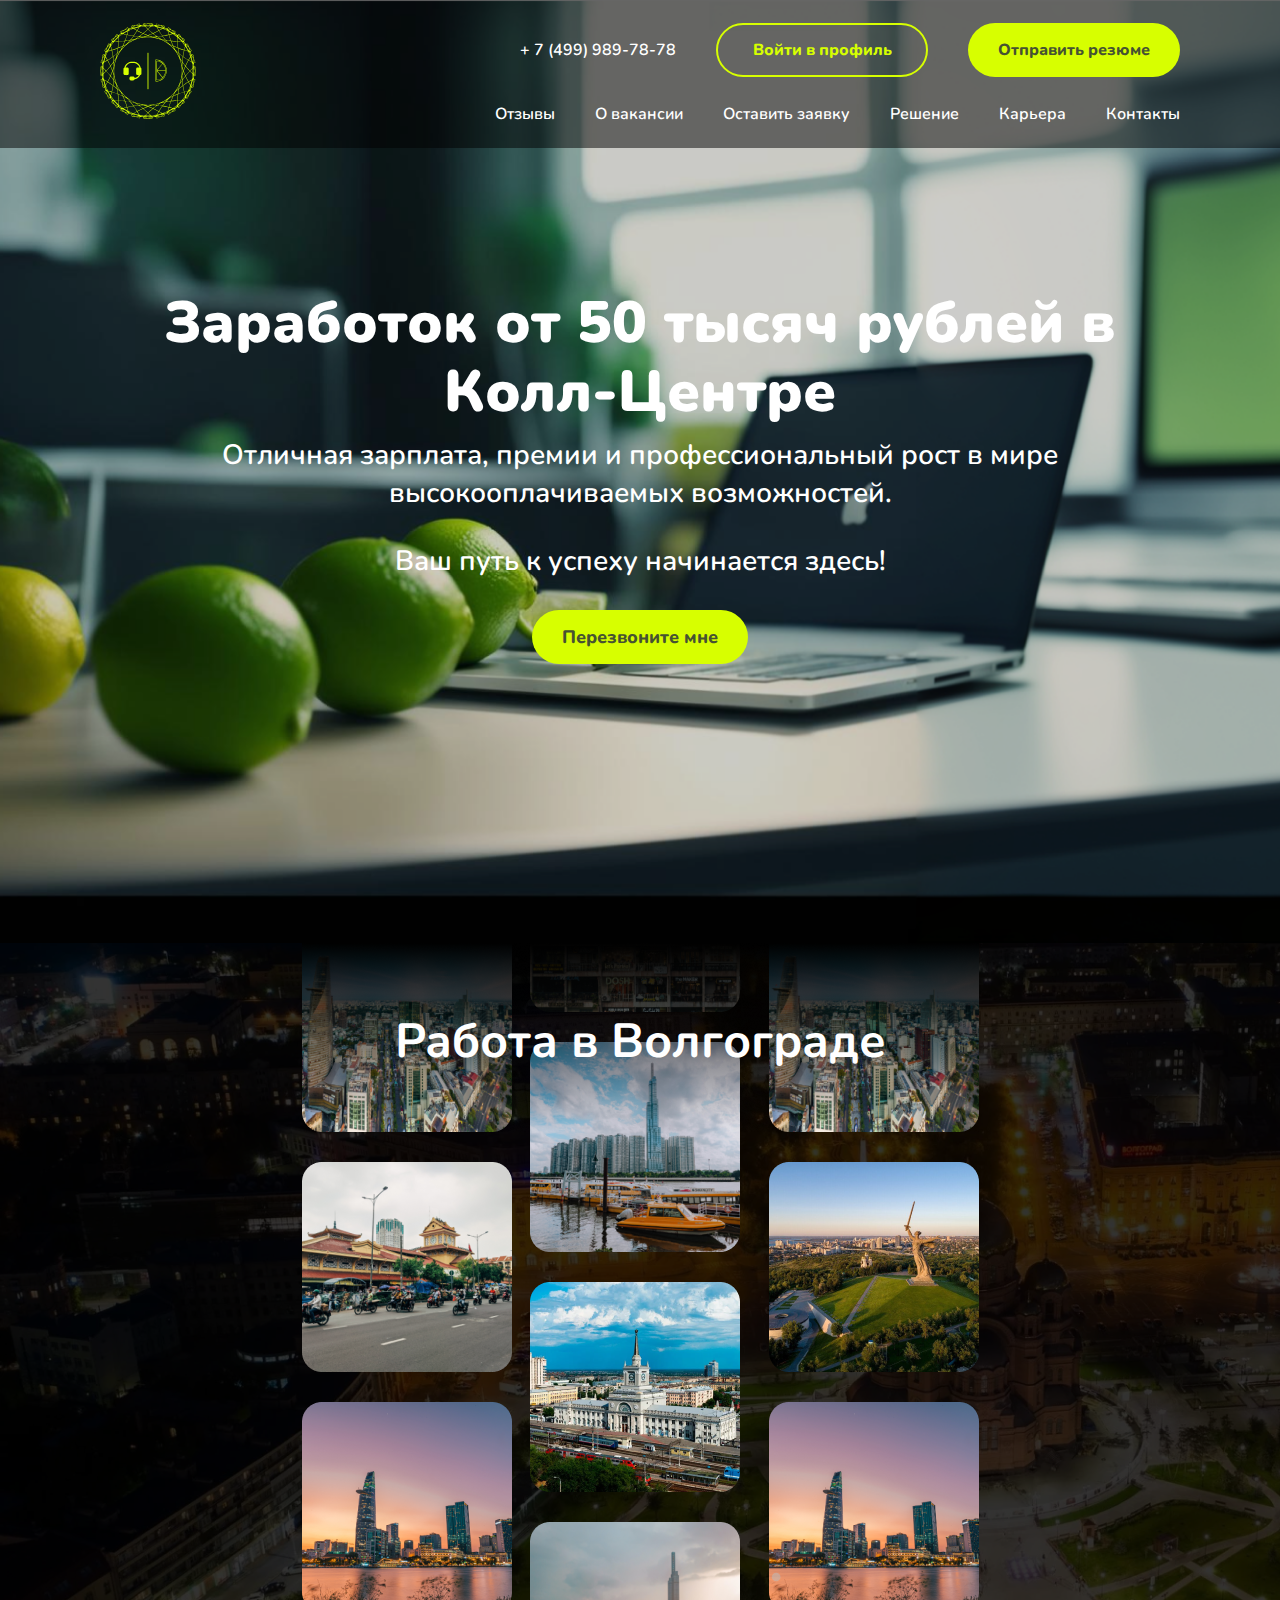
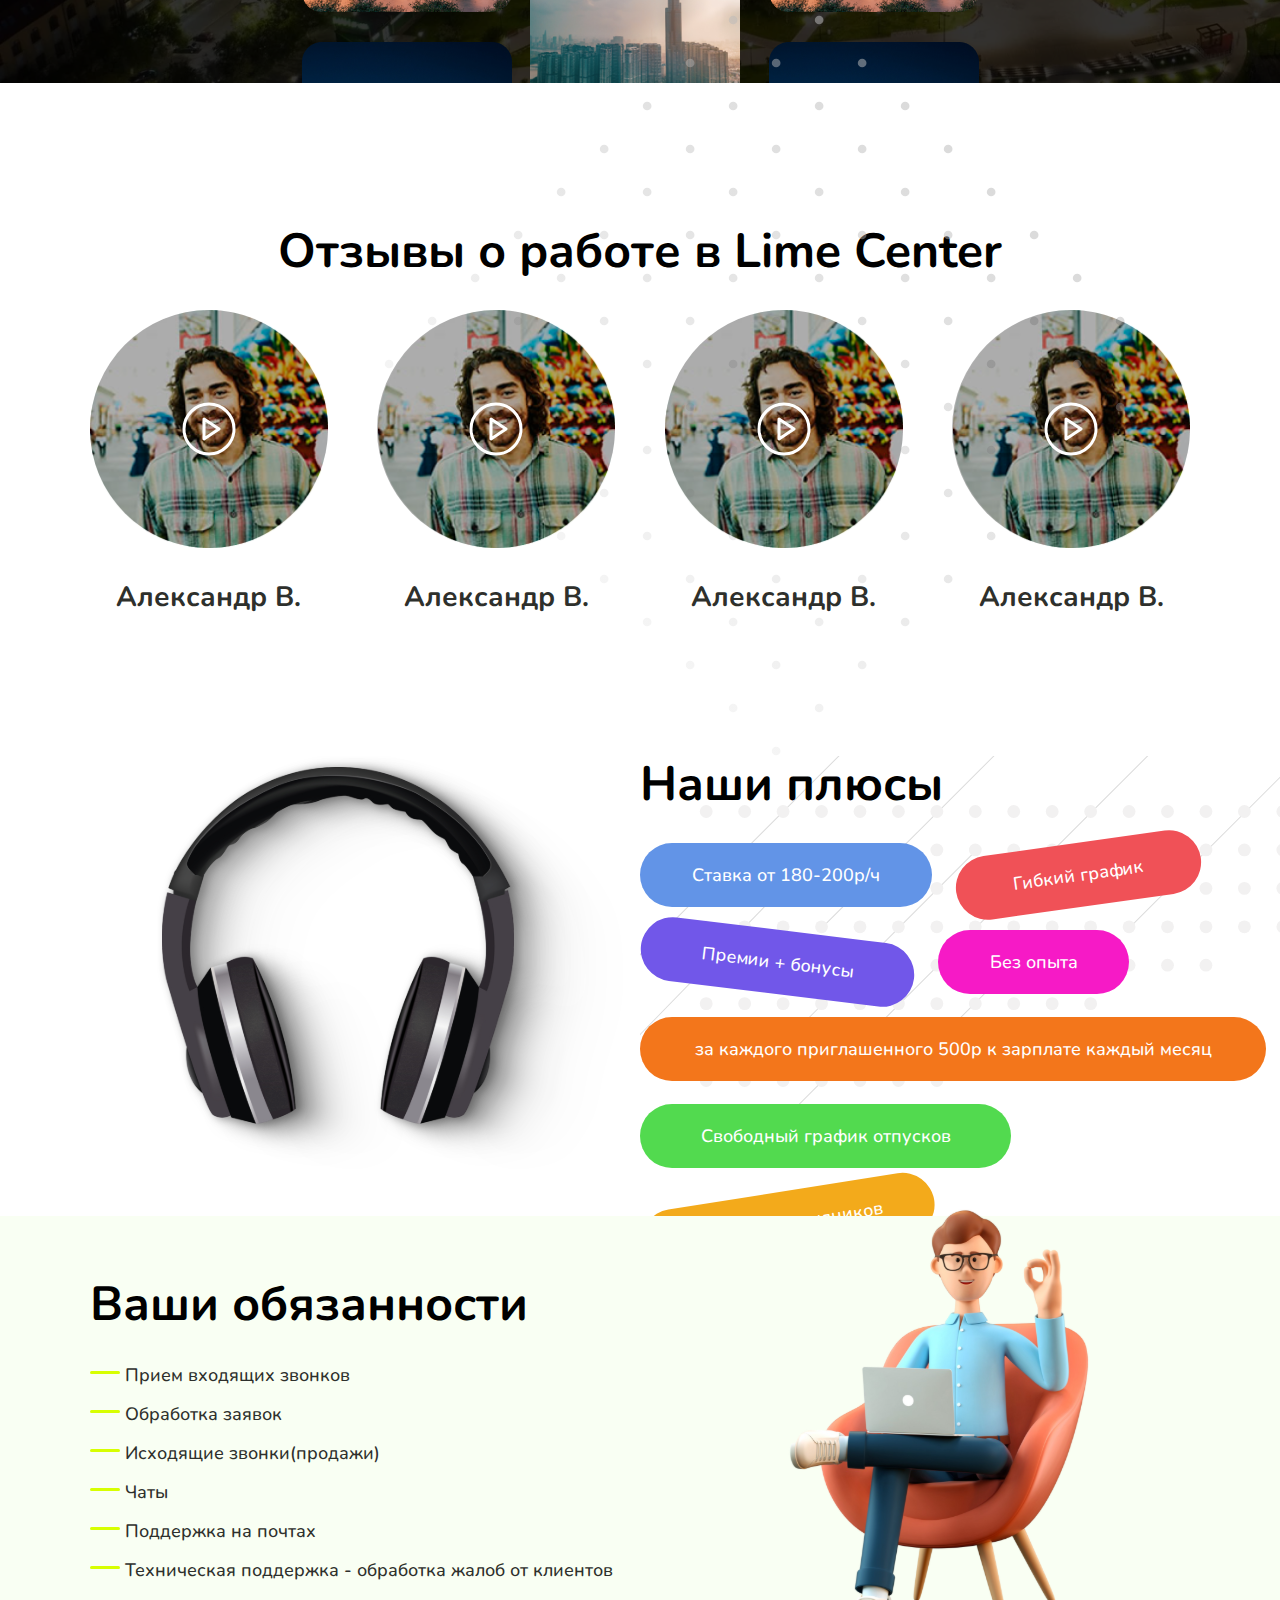
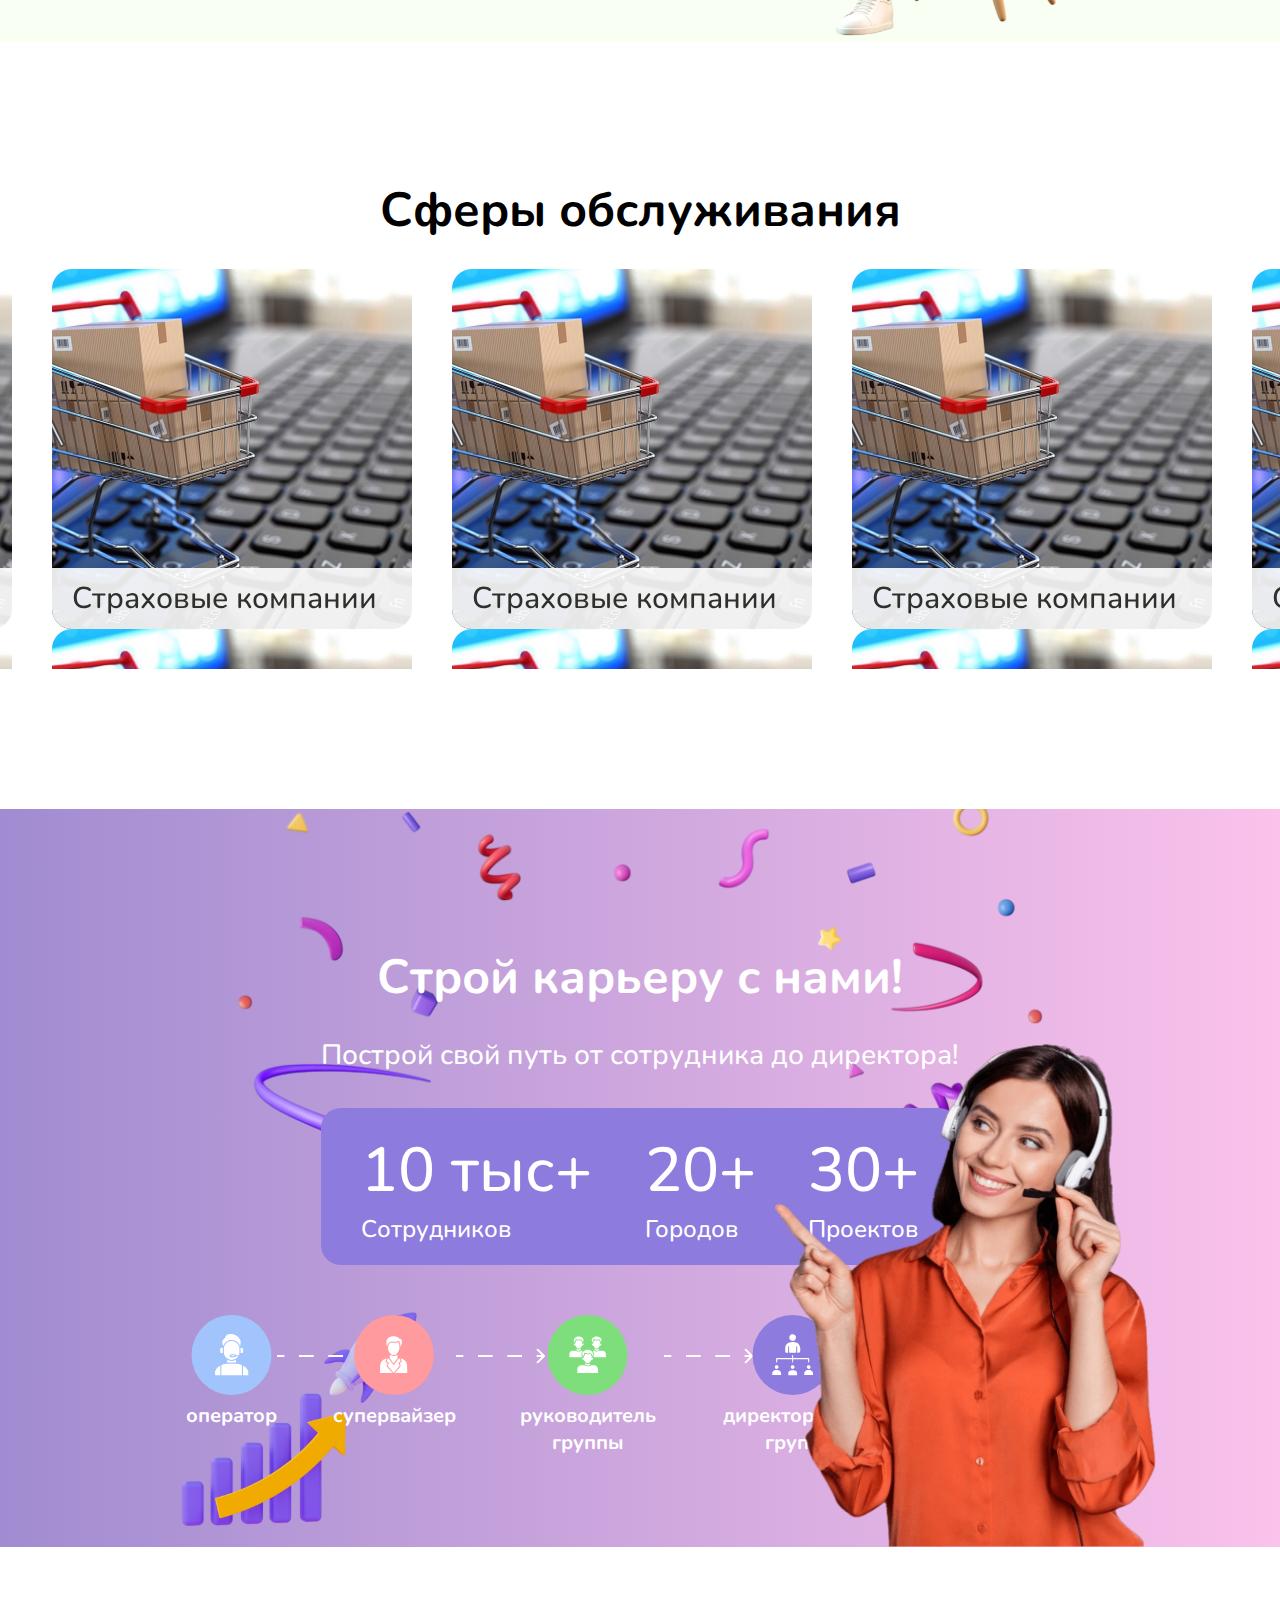
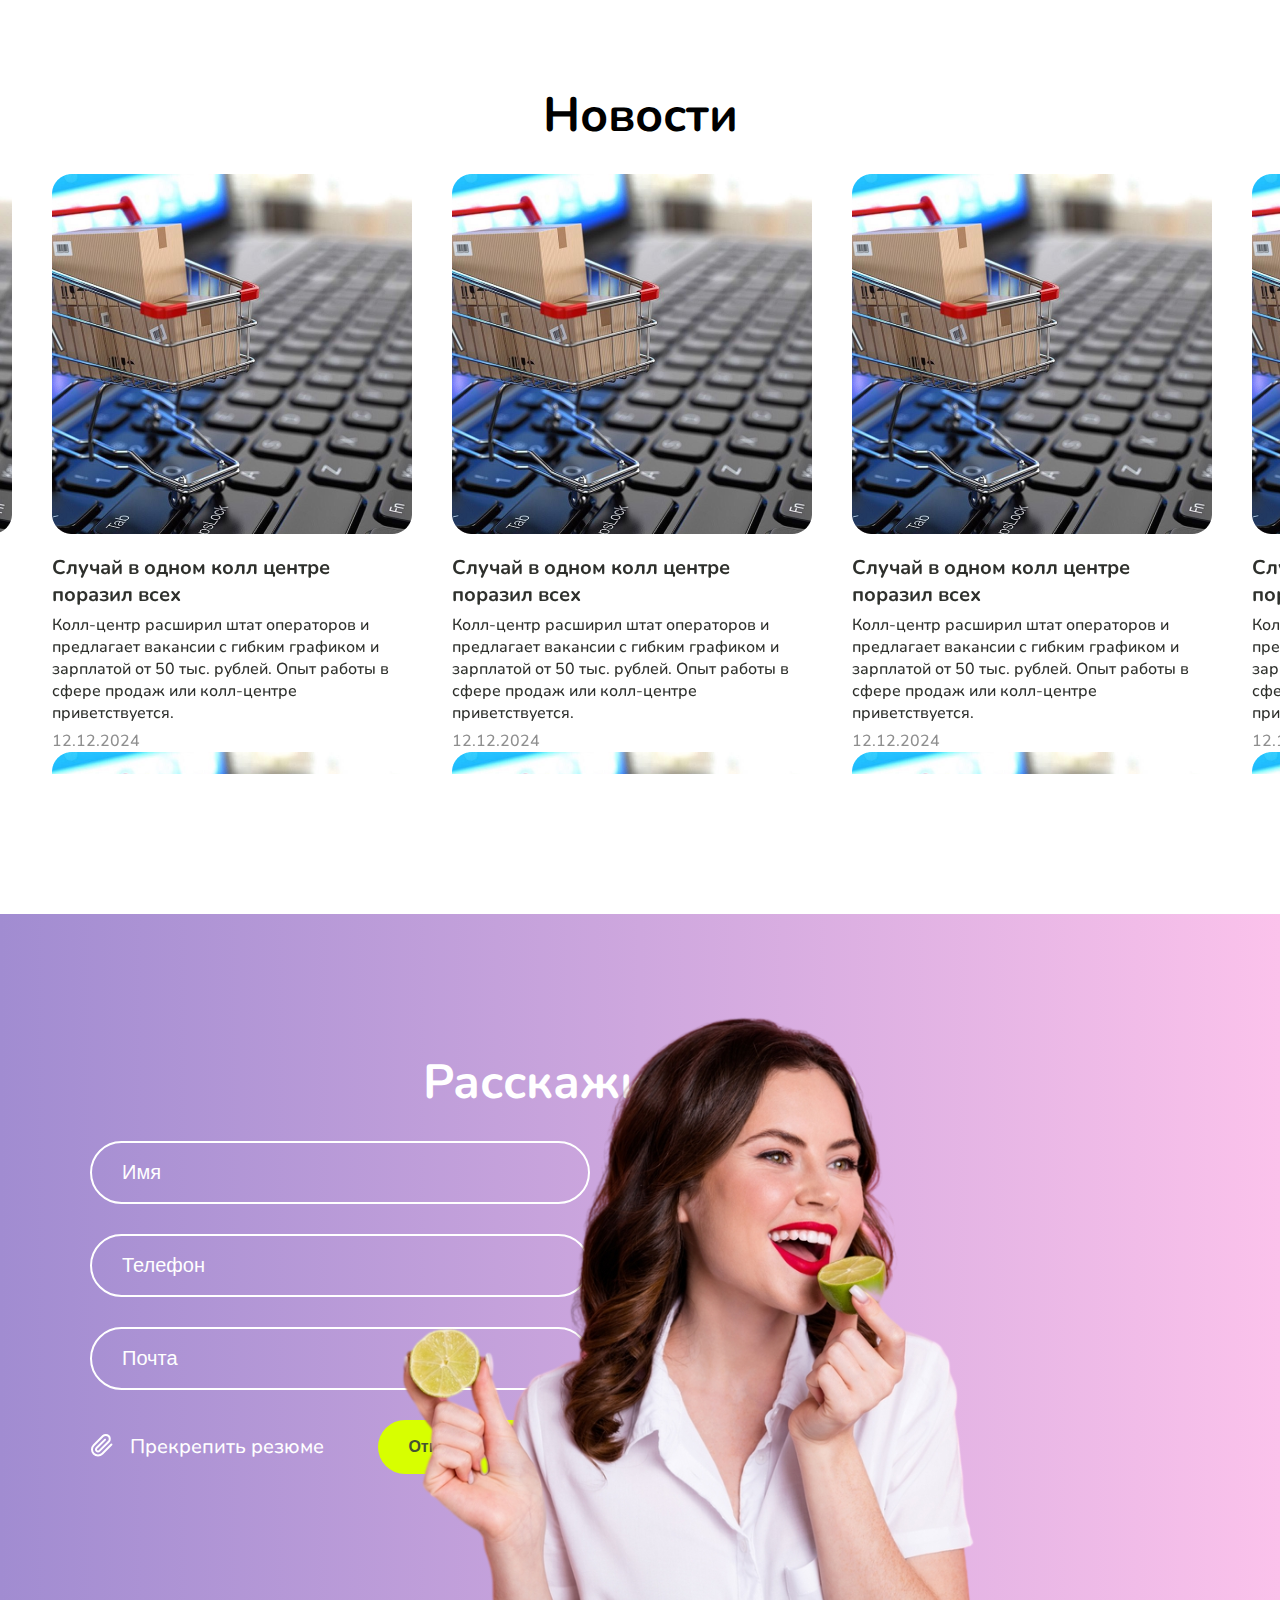
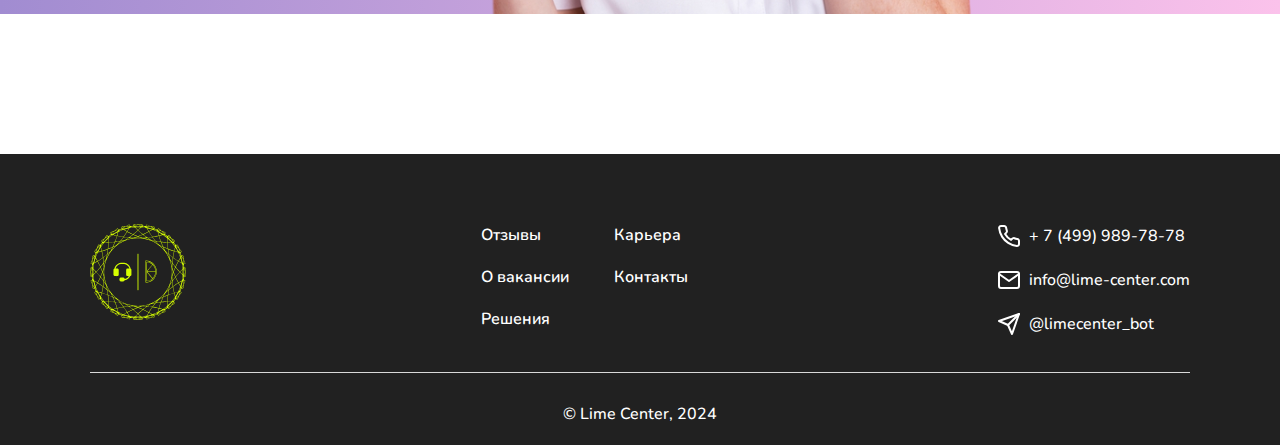
==== landing.html @ 4ca877a6 "add pages" ====
<!DOCTYPE html>
<html lang="en">
<head>
    <meta charset="UTF-8">
    <title>Title</title>
    <link rel="preconnect" href="https://fonts.googleapis.com">
    <link rel="preconnect" href="https://fonts.gstatic.com" crossorigin>
    <link href="https://fonts.googleapis.com/css2?family=Nunito:ital,wght@0,200..1000;1,200..1000&display=swap" rel="stylesheet">

    <link rel="stylesheet" href="css/slick.css">
    <link rel="stylesheet" href="css/slick-theme.css">
    <link rel="stylesheet" href="css/main.css">
</head>
<body>
    <header>
        <nav class="header__menu df j-sp-btw a-center">
            <div class="header-left df a-center">
                <div class="logo">
                    <a href="#">
                        <img src="images/logo.svg">
                    </a>

                </div>

            </div>
            <div class="header-right df f-column">
                <div class="contact__block df a-center">
                    <p>+ 7 (499) 989-78-78</p>
                    <a  href="" class="btn btn-light">Войти в профиль </a>
                    <a  href="" class="btn"> Отправить резюме</a>
                </div>
                <ul class="menu df">
                    <li class="menu__item"><a class="menu__link menu__link--active" href="#">Отзывы</a></li>
                    <li class="menu__item"><a class="menu__link" href="#">О вакансии</a></li>
                    <li class="menu__item"><a class="menu__link" href="#">Оставить заявку</a></li>
                    <li class="menu__item"><a class="menu__link" href="#">Решение</a></li>
                    <li class="menu__item"><a class="menu__link" href="#">Карьера</a></li>
                    <li class="menu__item"><a class="menu__link" href="#">Контакты</a></li>
                </ul>

            </div>
        </nav>
        <div class="banner df">
            <h1>Заработок от 50 тысяч рублей в Колл-Центре</h1>
            <p>Отличная зарплата, премии и профессиональный рост в мире высокооплачиваемых возможностей.</p>
            <p> Ваш путь к успеху начинается здесь!</p>
            <a  href="" class="btn">Перезвоните мне</a>
        </div>
    </header>
    <section class="work">
        <h1  class="section-title">Работа в Волгограде</h1>
        <div class="work__col">
            <img src="images/work_title.png" alt="">
        </div>

    </section>

    <section class="review">
        <h1 class="section-title">Отзывы о работе в Lime Center</h1>
        <div class="review__list df">
            <div class="review__item df j-sp-btw f-column a-center">

                    <img src="images/user.png" alt="">
                <a href=""></a>

                <h4>Александр В.</h4>
            </div>
            <div class="review__item df j-sp-btw f-column a-center">

                    <img src="images/user.png" alt="">
                <a href="">  </a>
                <h4>Александр В.</h4>
            </div>
            <div class="review__item df j-sp-btw f-column a-center">

                    <img src="images/user.png" alt="">
                <a href="">  </a>
                <h4>Александр В.</h4>
            </div>
            <div class="review__item df j-sp-btw f-column a-center">

                    <img src="images/user.png" alt="">
                <a href=""> </a>
                <h4>Александр В.</h4>
            </div>
        </div>
    </section>
    <section class="features df">
        <div class="features__left"></div>
        <div class="features__right">
            <h1 class="section-title">Наши плюсы</h1>
            <ul>
                <li>Ставка от 180-200р/ч</li>
                <li>Гибкий график</li>
                <li>Премии + бонусы</li>
                <li>Без опыта</li>
                <li>за каждого приглашенного 500р к зарплате каждый месяц</li>
                <li>Свободный график отпусков
                </li>
                <li>Обучаем сотрудников</li>
            </ul>
        </div>
    </section>
    <section class="responsibilities df">
        <div class="responsibilities__left">
            <h1 class="section-title">Ваши обязанности</h1>
            <ul>
                <li>Прием входящих звонков</li>
                <li>Обработка заявок</li>
                <li>Исходящие звонки(продажи)</li>
                <li>Чаты</li>
                <li>Поддержка на почтах</li>
                <li>Техническая поддержка - обработка жалоб от клиентов</li>
            </ul>
            <div class="responsibilities__right"></div>
        </div>


    </section>
    <section class="service">
        <h1 class="section-title">Сферы обслуживания</h1>
        <div class="service__list df">
            <div class="service__item">
                <img src="images/service.png" alt="">
                <p>Страховые компании</p>
            </div>
            <div class="service__item">
                <img src="images/service.png" alt="">
                <p>Страховые компании</p>
            </div>
            <div class="service__item">
                <img src="images/service.png" alt="">
                <p>Страховые компании</p>
            </div>
            <div class="service__item">
                <img src="images/service.png" alt="">
                <p>Страховые компании</p>
            </div>
            <div class="service__item">
                <img src="images/service.png" alt="">
                <p>Страховые компании</p>
            </div>
            <div class="service__item">
                <img src="images/service.png" alt="">
                <p>Страховые компании</p>
            </div>
            <div class="service__item">
                <img src="images/service.png" alt="">
                <p>Страховые компании</p>
            </div>
            <div class="service__item">
                <img src="images/service.png" alt="">
                <p>Страховые компании</p>
            </div>
            <div class="service__item">
                <img src="images/service.png" alt="">
                <p>Страховые компании</p>
            </div>
            <div class="service__item">
                <img src="images/service.png" alt="">
                <p>Страховые компании</p>
            </div>
        </div>


    </section>
    <section class="counter">
        <h1 class="section-title pr">
            Строй карьеру с нами!
        </h1>
        <p>Построй свой путь от сотрудника до директора!</p>
        <div class="counter-block pr">
            <div class="counter__item">
                <span>10 тыс+</span>
                Cотрудников
            </div>
            <div class="counter__item">
                <span>20+</span>
                Городов
            </div>
            <div class="counter__item">
                <span>30+</span>
                Проектов
            </div>
        </div>
            <div class="step__list">
                <div class="step">
                    <img src="images/1.svg" alt="">
                    <h4>оператор</h4>
                </div>
                <div class="step">
                    <img src="images/2.svg" alt="">
                    <h4>супервайзер</h4>
                </div>
                <div class="step">
                    <img src="images/3.svg" alt="">
                    <h4>руководитель группы</h4>
                </div>
                <div class="step">
                    <img src="images/4.svg" alt="">
                    <h4>директор пяти групп</h4>
                </div>
                <div class="step">
                    <img src="images/5.svg" alt="">
                    <h4>операционный директор</h4>
                </div>
            </div>
    </section>
    <section class="news">
        <h1 class="section-title">Новости</h1>
        <div class="news__list df">
            <div class="news__item">
                <img src="images/service.png" alt="">
                <h4>Случай в одном колл центре поразил всех</h4>
                <p>Колл-центр расширил штат операторов и предлагает вакансии с гибким графиком и зарплатой от 50 тыс. рублей. Опыт работы в сфере продаж или колл-центре приветствуется.</p>
                <span>12.12.2024</span>
            </div>
            <div class="news__item">
                <img src="images/service.png" alt="">
                <h4>Случай в одном колл центре поразил всех</h4>
                <p>Колл-центр расширил штат операторов и предлагает вакансии с гибким графиком и зарплатой от 50 тыс. рублей. Опыт работы в сфере продаж или колл-центре приветствуется.</p>
                <span>12.12.2024</span>
            </div>
            <div class="news__item">
                <img src="images/service.png" alt="">
                <h4>Случай в одном колл центре поразил всех</h4>
                <p>Колл-центр расширил штат операторов и предлагает вакансии с гибким графиком и зарплатой от 50 тыс. рублей. Опыт работы в сфере продаж или колл-центре приветствуется.</p>
                <span>12.12.2024</span>
            </div>
            <div class="news__item">
                <img src="images/service.png" alt="">
                <h4>Случай в одном колл центре поразил всех</h4>
                <p>Колл-центр расширил штат операторов и предлагает вакансии с гибким графиком и зарплатой от 50 тыс. рублей. Опыт работы в сфере продаж или колл-центре приветствуется.</p>
                <span>12.12.2024</span>
            </div>
            <div class="news__item">
                <img src="images/service.png" alt="">
                <h4>Случай в одном колл центре поразил всех</h4>
                <p>Колл-центр расширил штат операторов и предлагает вакансии с гибким графиком и зарплатой от 50 тыс. рублей. Опыт работы в сфере продаж или колл-центре приветствуется.</p>
                <span>12.12.2024</span>
            </div>
            <div class="news__item">
                <img src="images/service.png" alt="">
                <h4>Случай в одном колл центре поразил всех</h4>
                <p>Колл-центр расширил штат операторов и предлагает вакансии с гибким графиком и зарплатой от 50 тыс. рублей. Опыт работы в сфере продаж или колл-центре приветствуется.</p>
                <span>12.12.2024</span>
            </div>
            <div class="news__item">
                <img src="images/service.png" alt="">
                <h4>Случай в одном колл центре поразил всех</h4>
                <p>Колл-центр расширил штат операторов и предлагает вакансии с гибким графиком и зарплатой от 50 тыс. рублей. Опыт работы в сфере продаж или колл-центре приветствуется.</p>
                <span>12.12.2024</span>
            </div>
            <div class="news__item">
                <img src="images/service.png" alt="">
                <h4>Случай в одном колл центре поразил всех</h4>
                <p>Колл-центр расширил штат операторов и предлагает вакансии с гибким графиком и зарплатой от 50 тыс. рублей. Опыт работы в сфере продаж или колл-центре приветствуется.</p>
                <span>12.12.2024</span>
            </div>
            <div class="news__item">
                <img src="images/service.png" alt="">
                <h4>Случай в одном колл центре поразил всех</h4>
                <p>Колл-центр расширил штат операторов и предлагает вакансии с гибким графиком и зарплатой от 50 тыс. рублей. Опыт работы в сфере продаж или колл-центре приветствуется.</p>
                <span>12.12.2024</span>
            </div>
        </div>


    </section>
    <section class="contact">
        <h1 class="section-title">Расскажите о себе</h1>
        <div class="contact__form">
            <form action="">
                <div class="form__row">
                    <input type="text" placeholder="Имя">
                </div>
                <div class="form__row">
                    <input type="tel" placeholder="Телефон">
                </div>
                <div class="form__row">
                    <input type="email" placeholder="Почта">
                </div>
                <div class="form__row df j-sp-btw a-center">

                    <label for=""><input type="file" class="dn"> Прекрепить резюме </label>
                    <button type="submit" class="btn">Отправить резюме</button>
                </div>

            </form>
        </div>
    </section>
    <footer>
        <div class="footer__content df j-sp-btw">
            <div class="logo">
                <img src="images/logo.svg" alt="">
            </div>
            <div class="footer__menu">
                <ul>
                    <li><a href="" class="menu__link">Отзывы</a></li>
                    <li><a href="" class="menu__link">Карьера</a></li>
                    <li><a href="" class="menu__link">О вакансии</a></li>
                    <li><a href="" class="menu__link">Контакты</a></li>
                    <li><a href="" class="menu__link">Решения</a></li>
                </ul>
            </div>
            <div class="contacts">
                <div><img src="images/phone.svg" alt=""> + 7 (499) 989-78-78</div>
                <div><img src="images/email.svg" alt=""> info@lime-center.com</div>
                <div><img src="images/tg.svg" alt="">@limecenter_bot</div>
            </div>
        </div>
        <div class="copyright df a-center">
            © Lime Center, 2024
        </div>
    </footer>

    <script src="js/jquery-3.7.1.min.js"></script>
    <script src="js/slick.min.js"></script>
    <script src="js/main.js"></script>
</body>
</html>
---- css/main.css ----
body{
    margin: 0;
    padding: 0;
    font-family: "Nunito", sans-serif;
    font-weight: 500;
}
img{
    max-width: 100%;
}
p, ul, h1,h2,h3,h4{
    margin: 0;
    padding: 0;
}
a{
    text-decoration: none;
}
ul{
    padding: 0;
    margin: 0;
}
li{
    list-style: none;
}

.df{
    display: flex;
}
.dn{
    display: none;
}
.j-sp-btw{
    justify-content: space-between;
}
.a-center{
    align-items: center;
}
.tc{
    text-align: center;
}
.pa{
    position: absolute;
}
.pr{
    position: relative;
}
.f-column{
    flex-direction: column;
}

.btn{
    min-width: 212px;
    height: 54px;
    padding: 16px 30px;
    border-radius: 47px;
    display: flex;
    align-items: center;
    justify-content: center;
    background: #D7FF00;
    color: #465232;
    font-size: 16px;
    box-sizing: border-box;
    text-decoration: none;
    border: none;
    font-weight: 800;
}
.btn-light{
    border: 2px solid #D7FF00;
    background: transparent ;
    color: #D7FF00;
}
header{
    background: url('../images/header.png');
    background-size:cover  ;
    font-weight: 600;
}
.work{
    background: url('../images/work.png');
    background-size:cover  ;
    padding-top: 0;
    position: relative;
}
.work .section-title{
    color: #fff;
    position: absolute;
    margin: 0 auto;
    text-align: center;
    left: 50%;
    transform: translate(-50%);
    top: 70px;
}
.work__col{
    width: auto;
    display: flex;
    align-items: center;
    justify-content: center;
}
nav{
    padding: 23px 100px;
    background: rgba(0, 0, 0, 0.5);
}
.contact__block{
    gap: 40px;
    justify-content: flex-end;
}
.contact__block p{
    color: #fff;
}
.menu{
    gap: 40px;
}

.menu__link{
    color: #fff;
    font-size: 16px;
    font-weight: 600;
}

.header-right{
    gap: 26px;
}
.banner{
    padding-top: 140px;
    padding-bottom: 279px;
    color: #fff;
    justify-content: center;
    flex-direction: column;
    align-items: center;
    max-width: 1064px;
    margin: 0 auto;
    text-align: center;
}
.banner h1{
    font-size: 58px;
    line-height: 69px;
    margin-bottom: 10px;
    font-family: "Nunito", sans-serif;
    font-weight: 900;
}
.banner p{
    font-size: 28px;
    line-height: 38px;
    margin-bottom: 30px;
}
.banner .btn{
    font-size: 18px;
}
.about{
    padding-top: 140px;
    background: url('../images/lime.svg') no-repeat;
    background-position: 0 70%;
}
.section-title{
    text-align: center;
    font-size: 48px;
    line-height: 57px;
    margin-bottom: 30px;
}
.about__img{
    max-width: 1100px;
    margin: 0 auto;
    gap: 50px;
}

.about__info{
    max-width: 1100px;
    margin: 30px auto 50px;
    font-size: 18px;
    color: #41443D;
    line-height: 21px;
    text-align: center;

}

.about__map{
    max-width: 1100px;
    margin: 0 auto;
}

.review{
    padding-top: 140px;
    padding-bottom: 140px;
    position: relative;

}
.review:before{
    content: '';
    position: absolute;
    background: url('../images/review.svg') no-repeat;
    background-position: center top;
    width: 784px;
    height: 784px;
    bottom: 0;
    margin: 0 auto;
    left: 30%;

}
.review__list{
    max-width: 1100px;
    margin: 0 auto;
    gap: 50px;
}
.review__item h4{
    font-size: 28px;
    line-height: 38px;
    color: #2E302C;
    margin-top: 30px;
}
.review__item a{
    background: rgba(0, 0, 0, 0.3);
    position: absolute;
    width: 238px;
    height: 238px;
    border-radius: 100%;
    display: flex;
    align-items: center;
    justify-content: center;
}
.review__item a:before{
    content: '';
    position: absolute;
    display: flex;
    background: url('../images/play.svg');
    width: 60px;
    height: 60px;
}

.features{
    padding-bottom: 25px;
}
.features .section-title{
    text-align: left;
}

.features__left{
    width: 50%;
    background: url('../images/features__left.svg') no-repeat;
    background-position: right top;
    height: 435px;
}
.features__right{
    width: 50%;
    background: url('../images/features.svg') no-repeat;
    background-position: left top;
}
.features__right ul{
    display: flex;
    position: relative;
    height: 303px;
    flex-direction: row;
    flex-wrap: wrap;
    justify-content: flex-start;
    align-items: flex-start;
    gap: 23px;
}
.features__right li{
    padding: 20px 50px;
    font-size: 18px;
    color: #fff;
    border-radius: 60px;
    box-sizing: border-box;
    text-align: center;
}
.features__right li:first-child{
    background: #6294E7;
    width: 292px;

}
.features__right li:nth-child(2){
    width: 247px;
    background: #f05157;
    transform: rotate(352deg);
    left: 292px;
}
.features__right li:nth-child(3){
    width: 275px;
    background: #7157E9;
    transform: rotate(7deg);
    left: 30px;
    top: 90px;
}
.features__right li:nth-child(4){
    width: 191px;
    background: #F61AC6;
    transform: rotate(0);
    left: 344px;
    top: 98px;
}
.features__right li:nth-child(5){
    width: 626px;
    background: #F3761B;
    left: 96px;
    top: 178px;
}
.features__right li:nth-child(6){
    width: 371px;
    background:#52DA4F;
    bottom: -32px;
}
.features__right li:nth-child(7){
    width: 296px;
    background:#F3AA1B;
    bottom: -35px;
    right: 263px;
    transform: rotate(351deg);
}
.responsibilities__left{
    width: 1100px;
    margin: 0 auto;
    box-sizing: border-box;
    padding: 60px 0;
    position: relative;
}
.responsibilities__right{
    width: 453px;
    height: 457px;
    background: url('../images/resposibilites__right.svg') no-repeat;
    position: absolute;
    right: 0;
    bottom: 0;
}
.responsibilities{
    background: #F9FFF3;
    position: relative;
}
.responsibilities .section-title{
    text-align: left;
}
.responsibilities ul{
    display: flex;
    flex-direction: column;
    gap: 15px;
}
.responsibilities ul li{
    font-size: 18px;
    color: #2E302C;
    position: relative;
    padding-left: 35px;
}
.responsibilities ul li:before{
    content: '';
    width: 30px;
    height: 3px;
    background: #D7FF00;
    border-radius: 20px;
    position: absolute;
    left: 0;
    top: 8px;
}
.service{
    padding: 140px 0;
}

.service p{
    font-size: 30px;
    color: #2E302C;
    position: absolute;
    bottom: 0;
    padding: 10px 20px;
    width: 100%;
    border-bottom-left-radius: 20px;
    border-bottom-right-radius: 20px;
    background: rgba(255, 255, 255, 0.9);
    left: 0;
}
.service__list{
    gap: 40px;
    width: 100%;
    height: 400px;
}
.slick-list{
    padding: 0 20% 0 0 !important;
}

.service__item{
    width: 360px!important;
    height: 360px;
    margin-left: 20px;
    margin-right: 20px;
    position: relative;
}

.news{
    padding-top: 140px;
    padding-bottom: 140px;
}

.news__item{
    width: 360px!important;
    margin-left: 20px;
    margin-right: 20px;
    position: relative;
}

.news__item h4{
    font-size: 20px;
    color: #2E302C;
    margin-top: 20px;
}
.news__item p{
    font-size: 16px;
    color: #2E302C;
    margin-top: 6px;
    margin-bottom: 6px;
}
.news__item span{
    font-size: 16px;
    color: #8F8F8F;

}
.news__list{
    height: 600px;
    margin-top: 30px ;
}
footer{
    background: #212121;
    padding-top: 70px;
}

.footer__content{
    width: 1100px;
    margin: 0 auto;
    padding-bottom: 36px;
    box-sizing: border-box;
    border-bottom: 1px solid #D9D9D9;
}

.footer__menu ul{
    width: 222px;
    flex-direction: row;
    flex-wrap: wrap;
    gap: 20px 45px;
    display: flex;
}
.footer__menu ul li{
    font-size: 16px;
    width: 88px;
}

.contacts{
    display: flex;
    flex-direction: column;
    gap: 20px;
    color: #fff;
    font-size: 16px;
}
.contacts div{
    display: flex;
    align-items: center;
    gap: 8px;
}
.copyright{
    color: #fff;
    justify-content: center;
    font-size: 16px;
    padding: 30px 0 20px;
}

.contact{
    padding: 140px 0;
    background: linear-gradient(90deg, #A18CD1 0%, #FBC2EB 100%);
    margin-bottom: 140px;
    position: relative;
}
.contact .section-title{
    color: #fff;
}
.contact__form{
    max-width: 1100px;
    margin: 0 auto;

}
.contact__form:before{
    content: '';
    background: url('../images/contact.svg') no-repeat;
    background-position: right bottom;
    position: absolute;
    width: 650px;
    height: 615px;
    bottom: 0;
    right: 279px;
}

.form__row {
    width: 500px;
}
.form__row label{
    color: #fff;
    font-size: 20px;
    background: url('../images/file.svg') no-repeat;
    padding-left: 40px;
}
input{
    width: 100%;
    color: #fff;
    border: 2px solid #fff;
    padding: 18px 30px;
    border-radius: 120px;
    margin-bottom: 30px;
    background: transparent;
    box-sizing: border-box;
    font-size: 20px;
}
::placeholder {
    color: #fff;
    opacity: 1; /* Firefox */
}

::-ms-input-placeholder { /* Edge 12 -18 */
    color: #fff;

}

.counter{
    background: linear-gradient(90deg, #A18CD1 0%, #FBC2EB 100%);
    padding: 140px 0 91px;
    color: #fff;
    position: relative;
}

.counter:before{
    content: '';
    background: url('../images/title.svg');
    background-position: top center;
    width: 968px;
    height: 377px;
    position: absolute;
    top: 0;
    transform: translate(-50%);
    left: 50%;

}
.counter:after{
    content: '';
    background: url('../images/call.svg');

    width: 453px;
    height: 540px;
    position: absolute;
    bottom: 0;

    right: 93px;

}
.counter p{
    text-align: center;
    font-size: 28px;
    margin-bottom: 34px;
}

.counter-block{
    background: #8D7BDE;
    width: 638px;
    border-radius: 20px;
    display: flex;
    gap: 50px;
    padding: 20px 40px;
    box-sizing: border-box;
    margin: 0 auto;
    justify-content: space-between;
    margin-bottom: 50px;
}

.counter__item{
    display: flex;
    flex-direction: column;
    font-size: 24px;
}
.counter__item span{
    font-size: 62px;
}

.step__list{
    width: 909px;
    margin: 0 auto;
    display: flex;
    justify-content: space-between;
    text-align: center;
    gap: 56px;
}
.step__list:before{
    content: '';
    background:url("../images/up.svg");
    width: 330px;
    height: 264px;
    position: absolute;
    bottom: 0;
    left: 125px;
}
.step{
    position: relative;
    font-size: 20px;
}
.step:last-child:before{
    content: '';
    background: url('../images/traced.svg');
    width: 73px;
    height: 73px;
    position: absolute;
    right: 30px;
    top: -48px;
}
.step:after{
    content: '';
    background: url('../images/arrow.svg');
    width: 89px;
    height: 16px;
    position: absolute;
    left: 100%;
    top: 24%;
}
.step:last-child:after{
    display: none;
}

.owl-stage{
    display: flex;
}
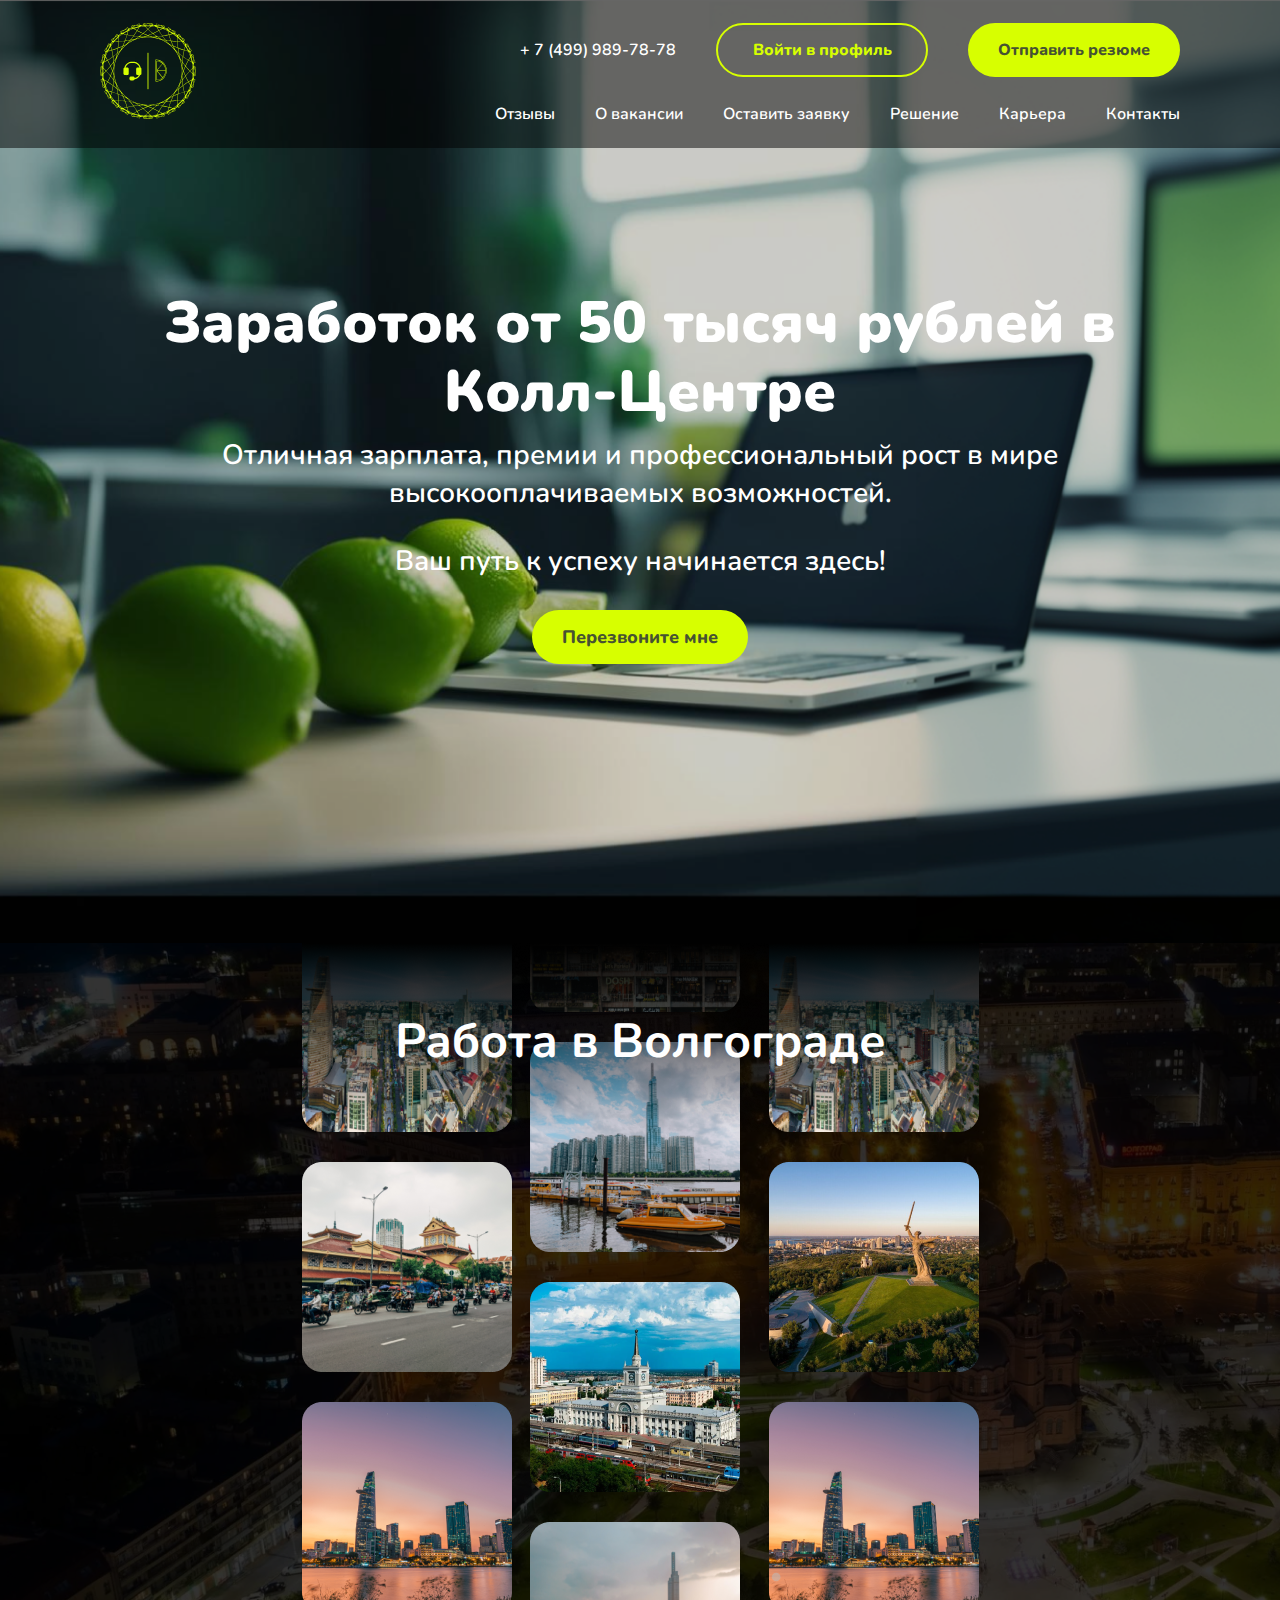
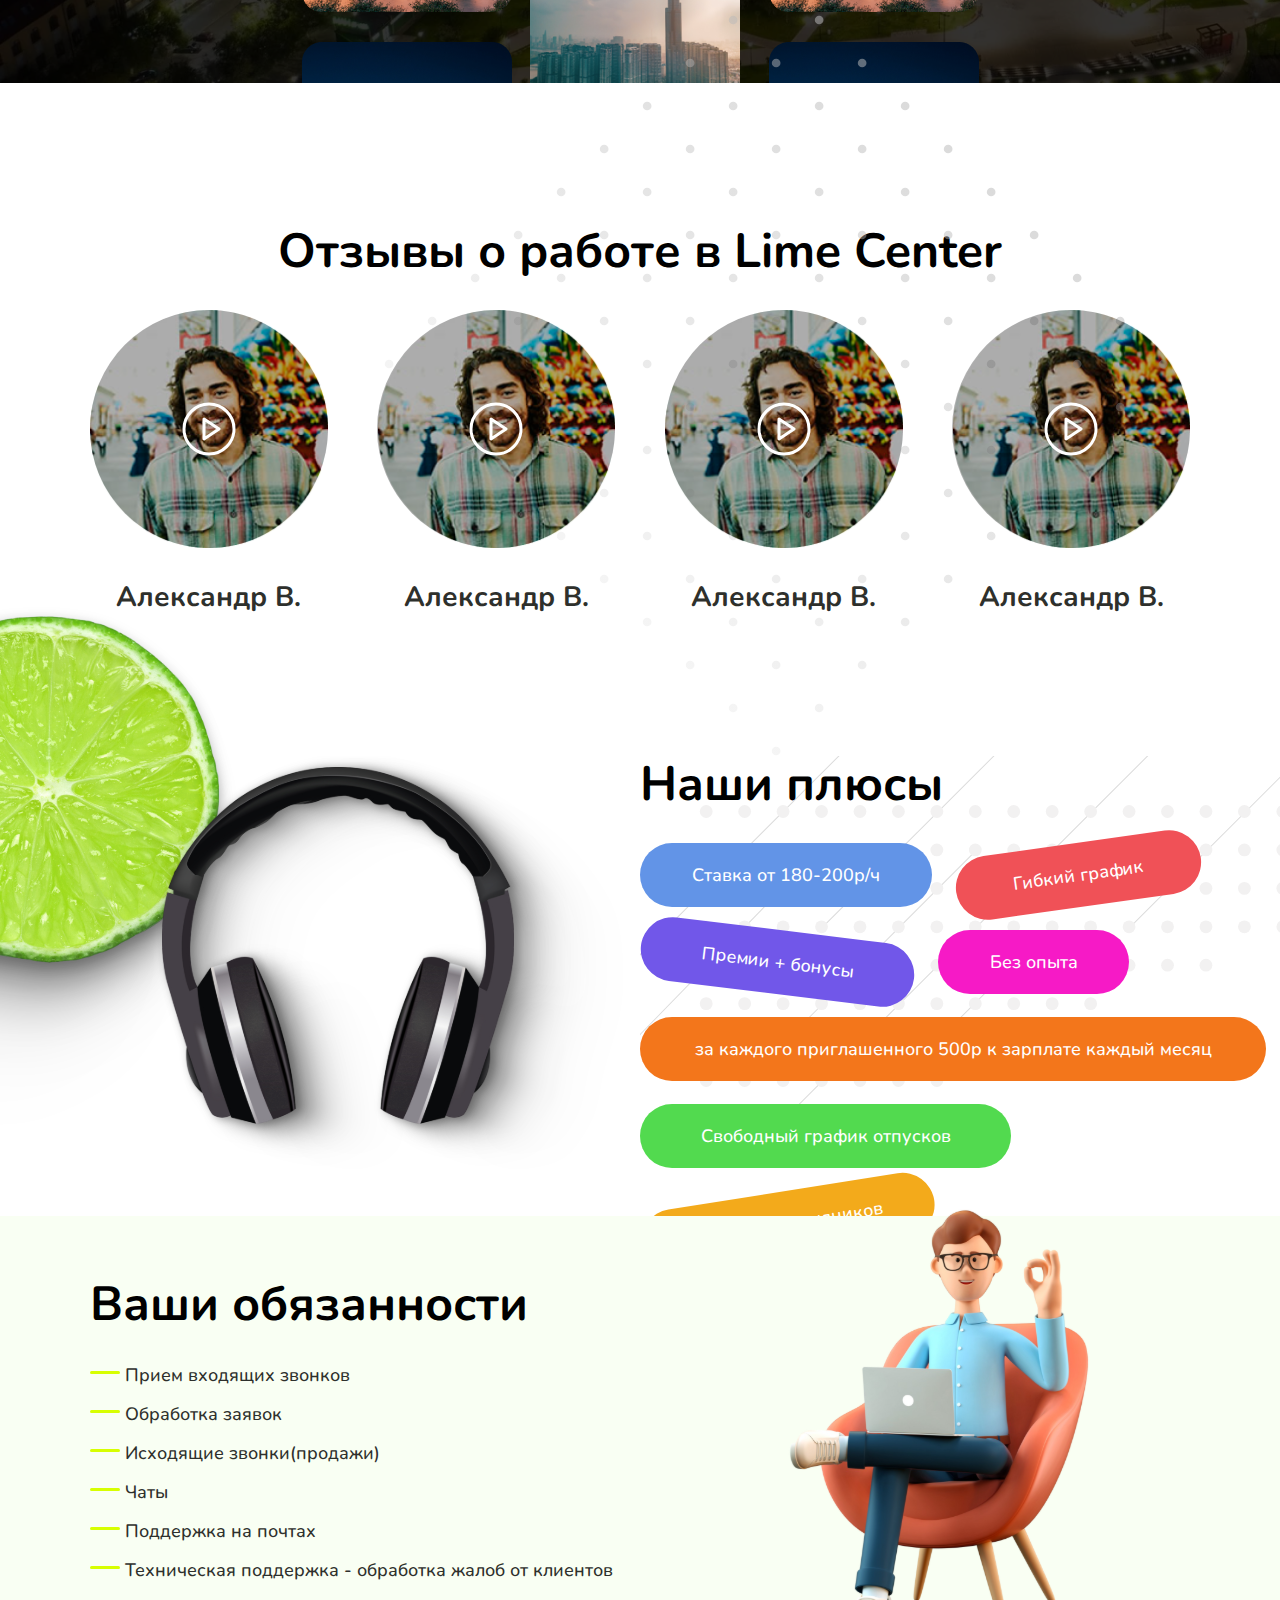
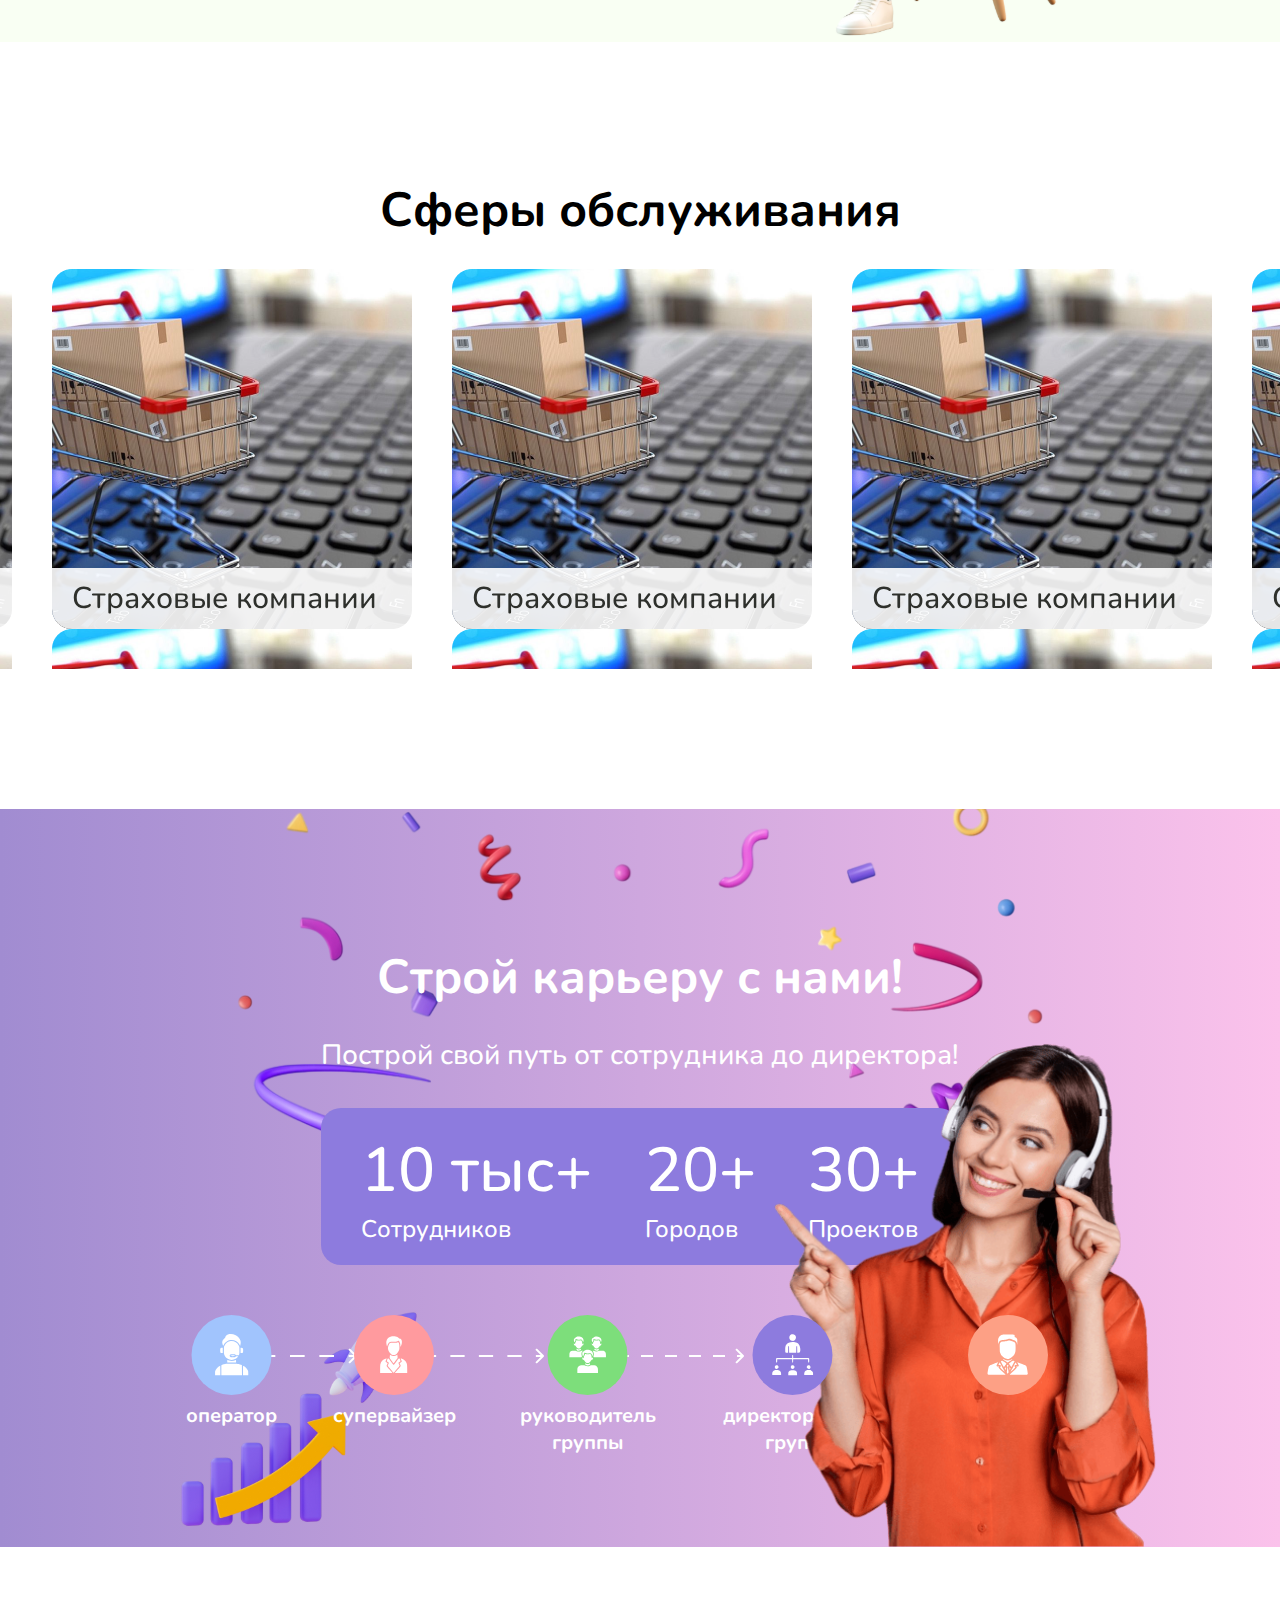
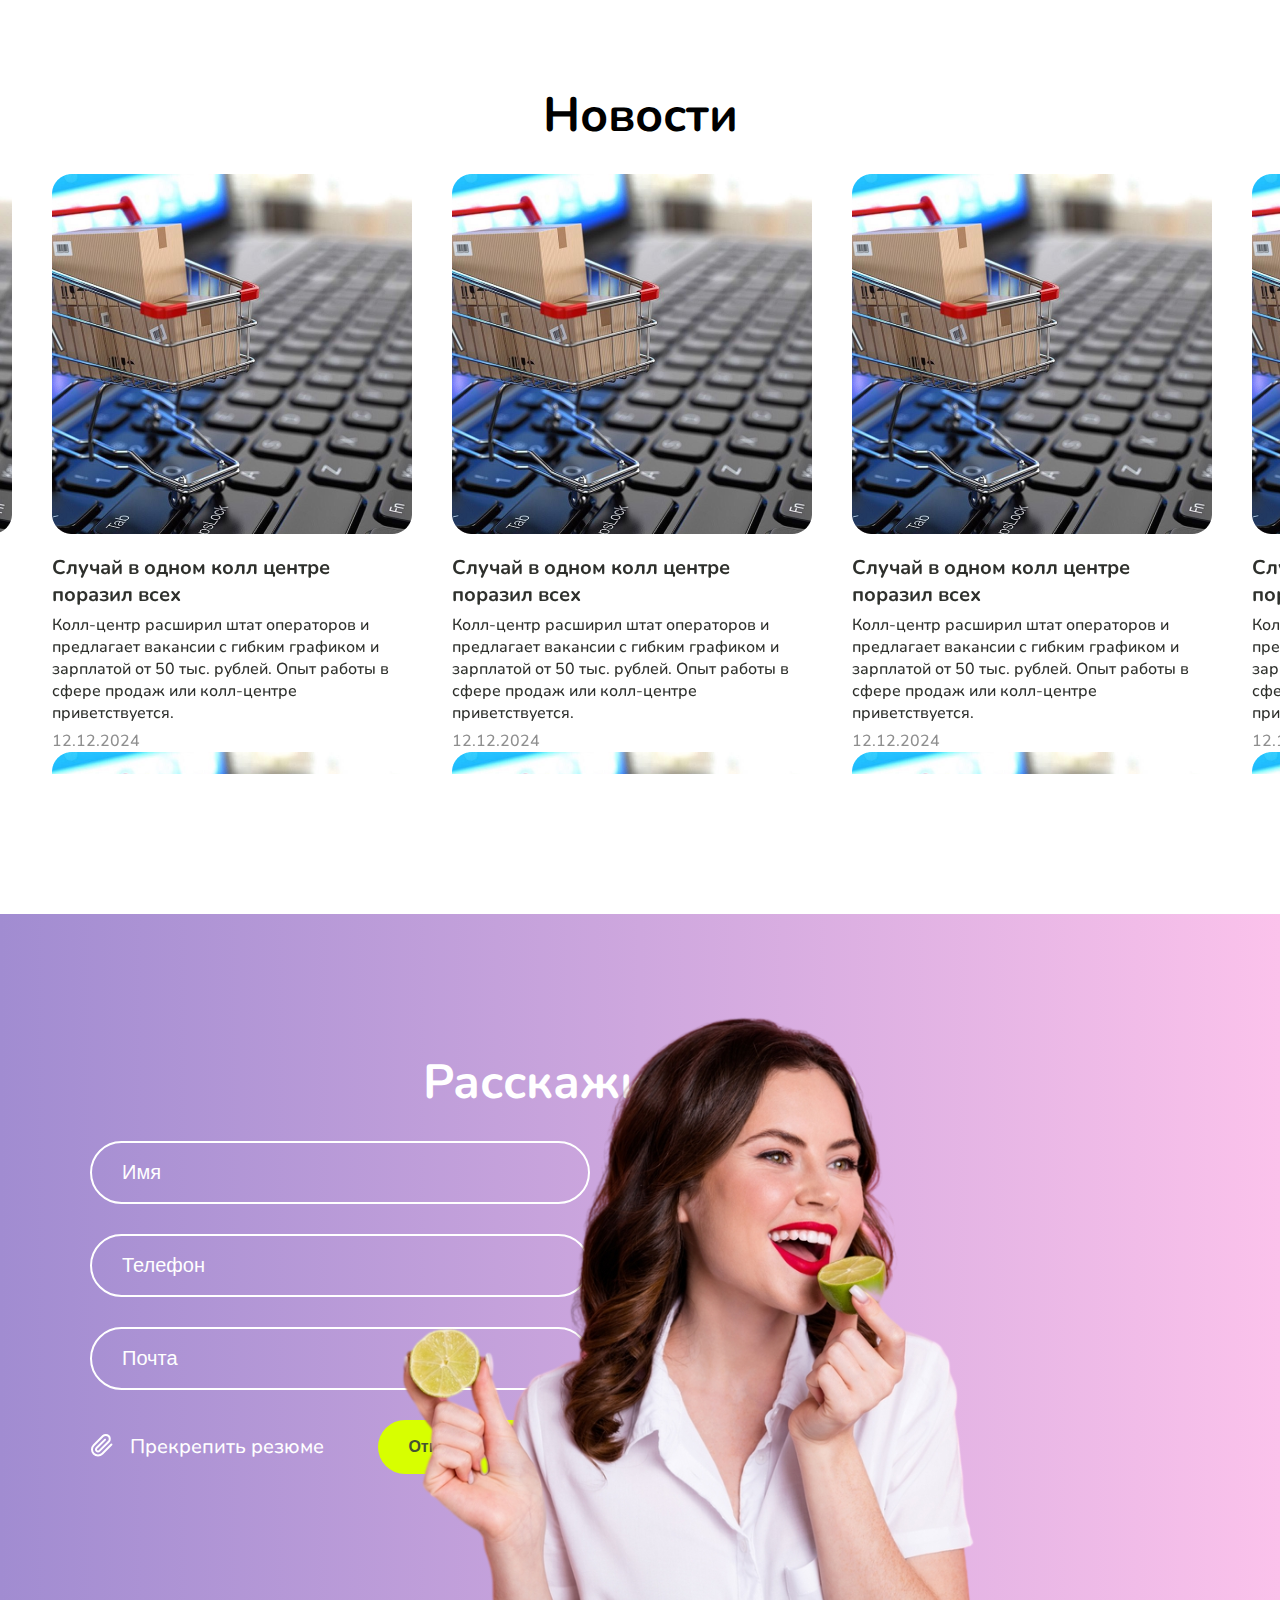
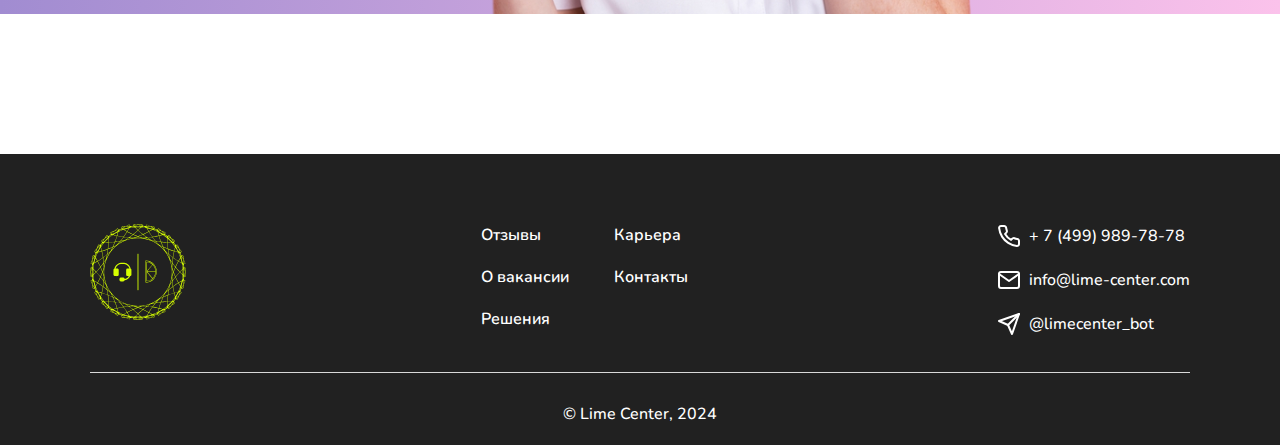
==== commit bb84205b: "add pages" ====
--- a/landing.html
+++ b/landing.html
@@ -11,7 +11,7 @@
     <link rel="stylesheet" href="css/slick-theme.css">
     <link rel="stylesheet" href="css/main.css">
 </head>
-<body>
+<body class="landing">
     <header>
         <nav class="header__menu df j-sp-btw a-center">
             <div class="header-left df a-center">
@@ -85,7 +85,7 @@
             </div>
         </div>
     </section>
-    <section class="features df">
+    <section class="features df landing-features">
         <div class="features__left"></div>
         <div class="features__right">
             <h1 class="section-title">Наши плюсы</h1>
--- a/css/main.css
+++ b/css/main.css
@@ -150,6 +150,10 @@
     background: url('../images/lime.svg') no-repeat;
     background-position: 0 70%;
 }
+.landing{
+    background: url('../images/lime.svg') no-repeat;
+    background-position: left 35%;
+}
 .section-title{
     text-align: center;
     font-size: 48px;
@@ -602,17 +606,41 @@
 }
 .step:after{
     content: '';
-    background: url('../images/arrow.svg');
     width: 89px;
     height: 16px;
     position: absolute;
-    left: 100%;
+    right: -80px;
     top: 24%;
+    z-index: 0;
+}
+.step:first-child:after{
+    background: url('../images/arrow1.svg');
+
+}
+.step:nth-child(2):after{
+    background: url('../images/arrow2.svg');
+    width: 115px;
+    right: -88px;
+
+}
+.step:nth-child(3):after{
+    background: url('../images/arrow3.svg');
+    width: 121px;
+
+}
+.step:nth-child(4):after{
+    background: url('../images/arrow4.svg');
+    width: 128px;
+    right: -98px;
+
 }
 .step:last-child:after{
     display: none;
 }
-
+.step img{
+    position: relative;
+    z-index: 1;
+}
 .owl-stage{
     display: flex;
 }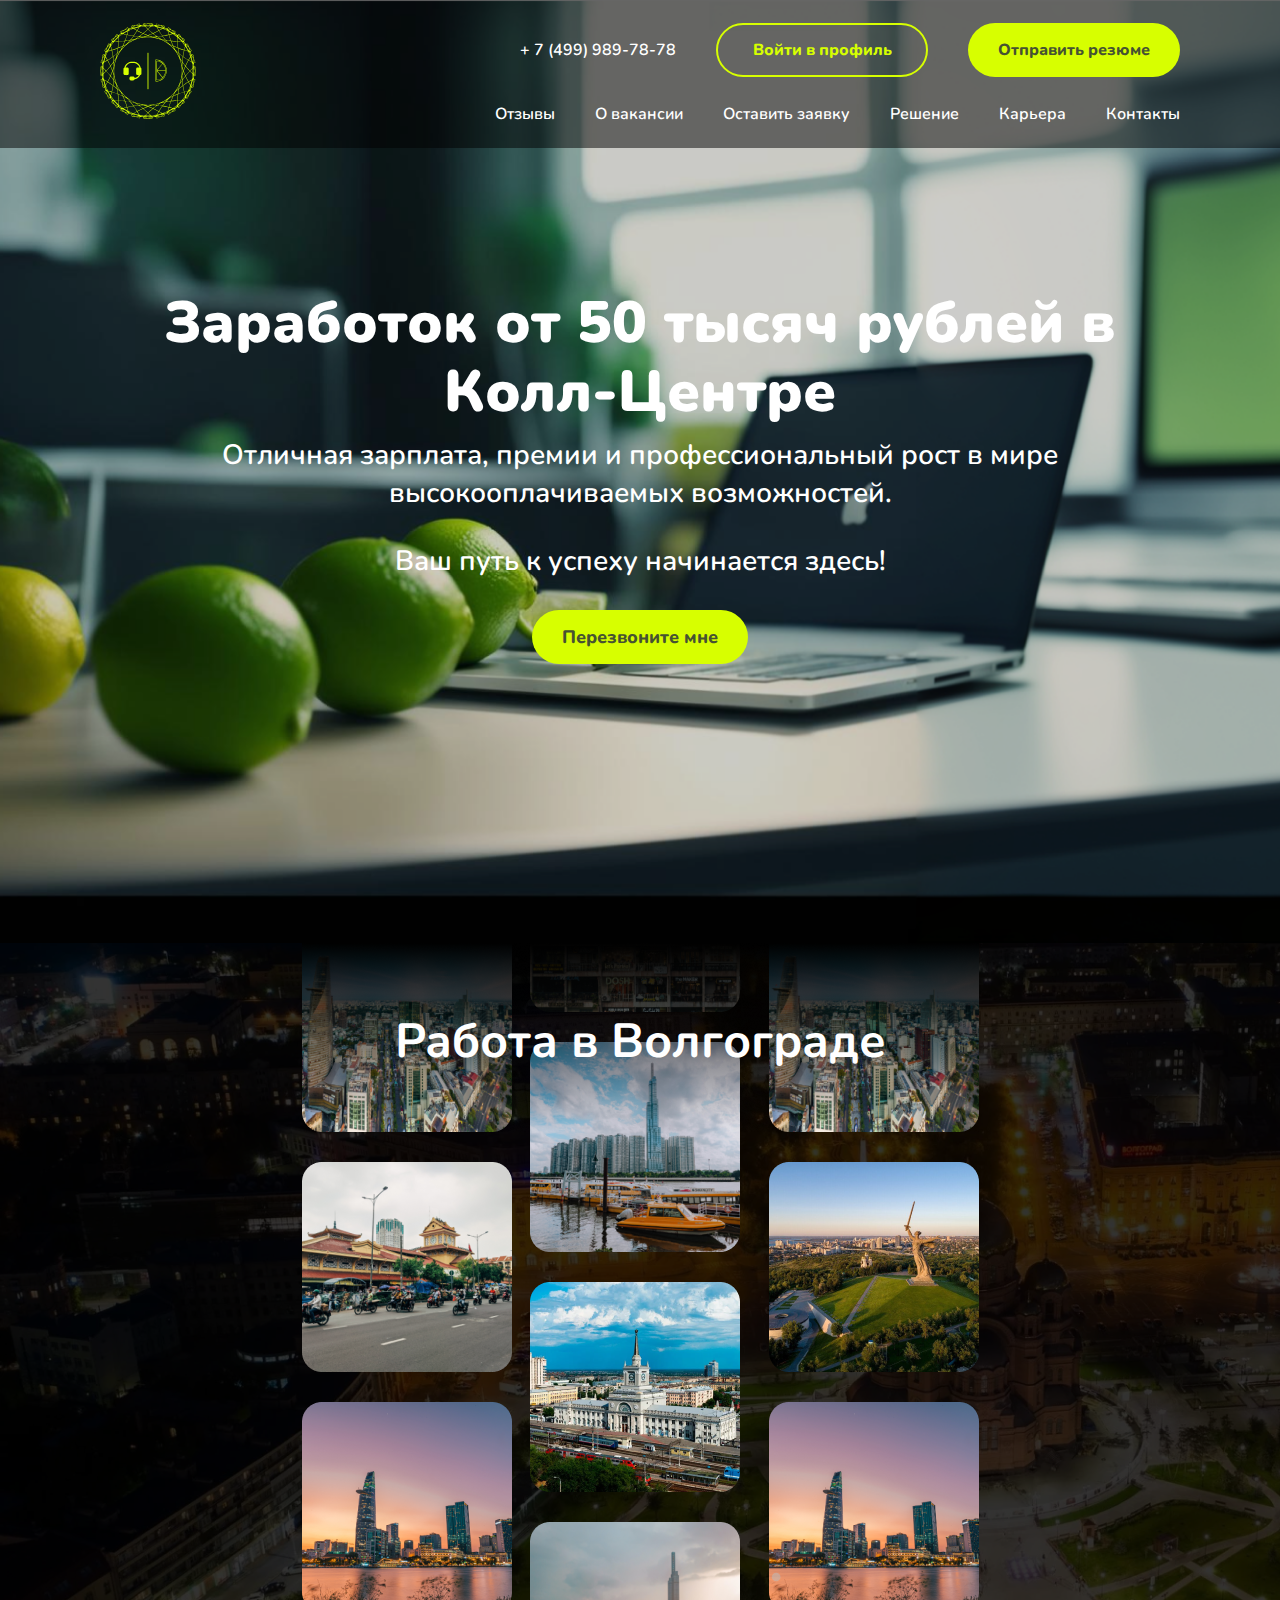
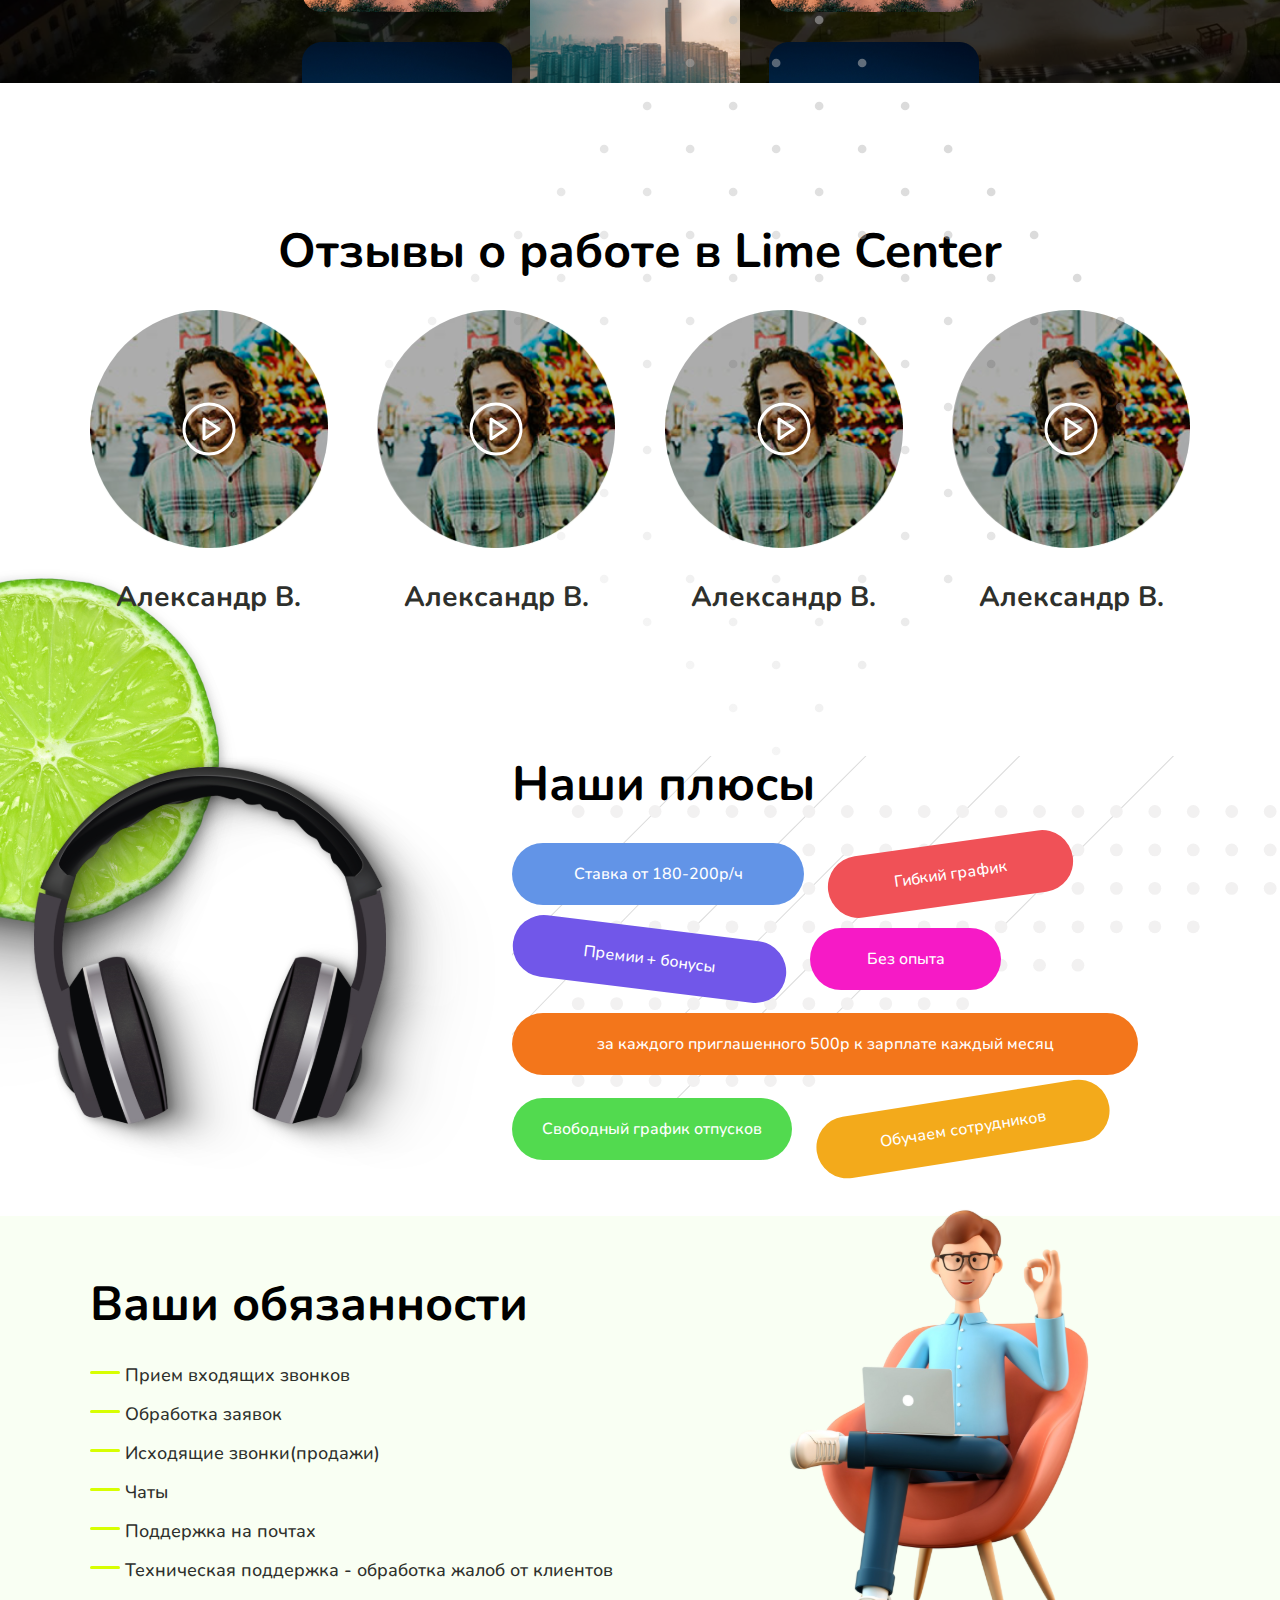
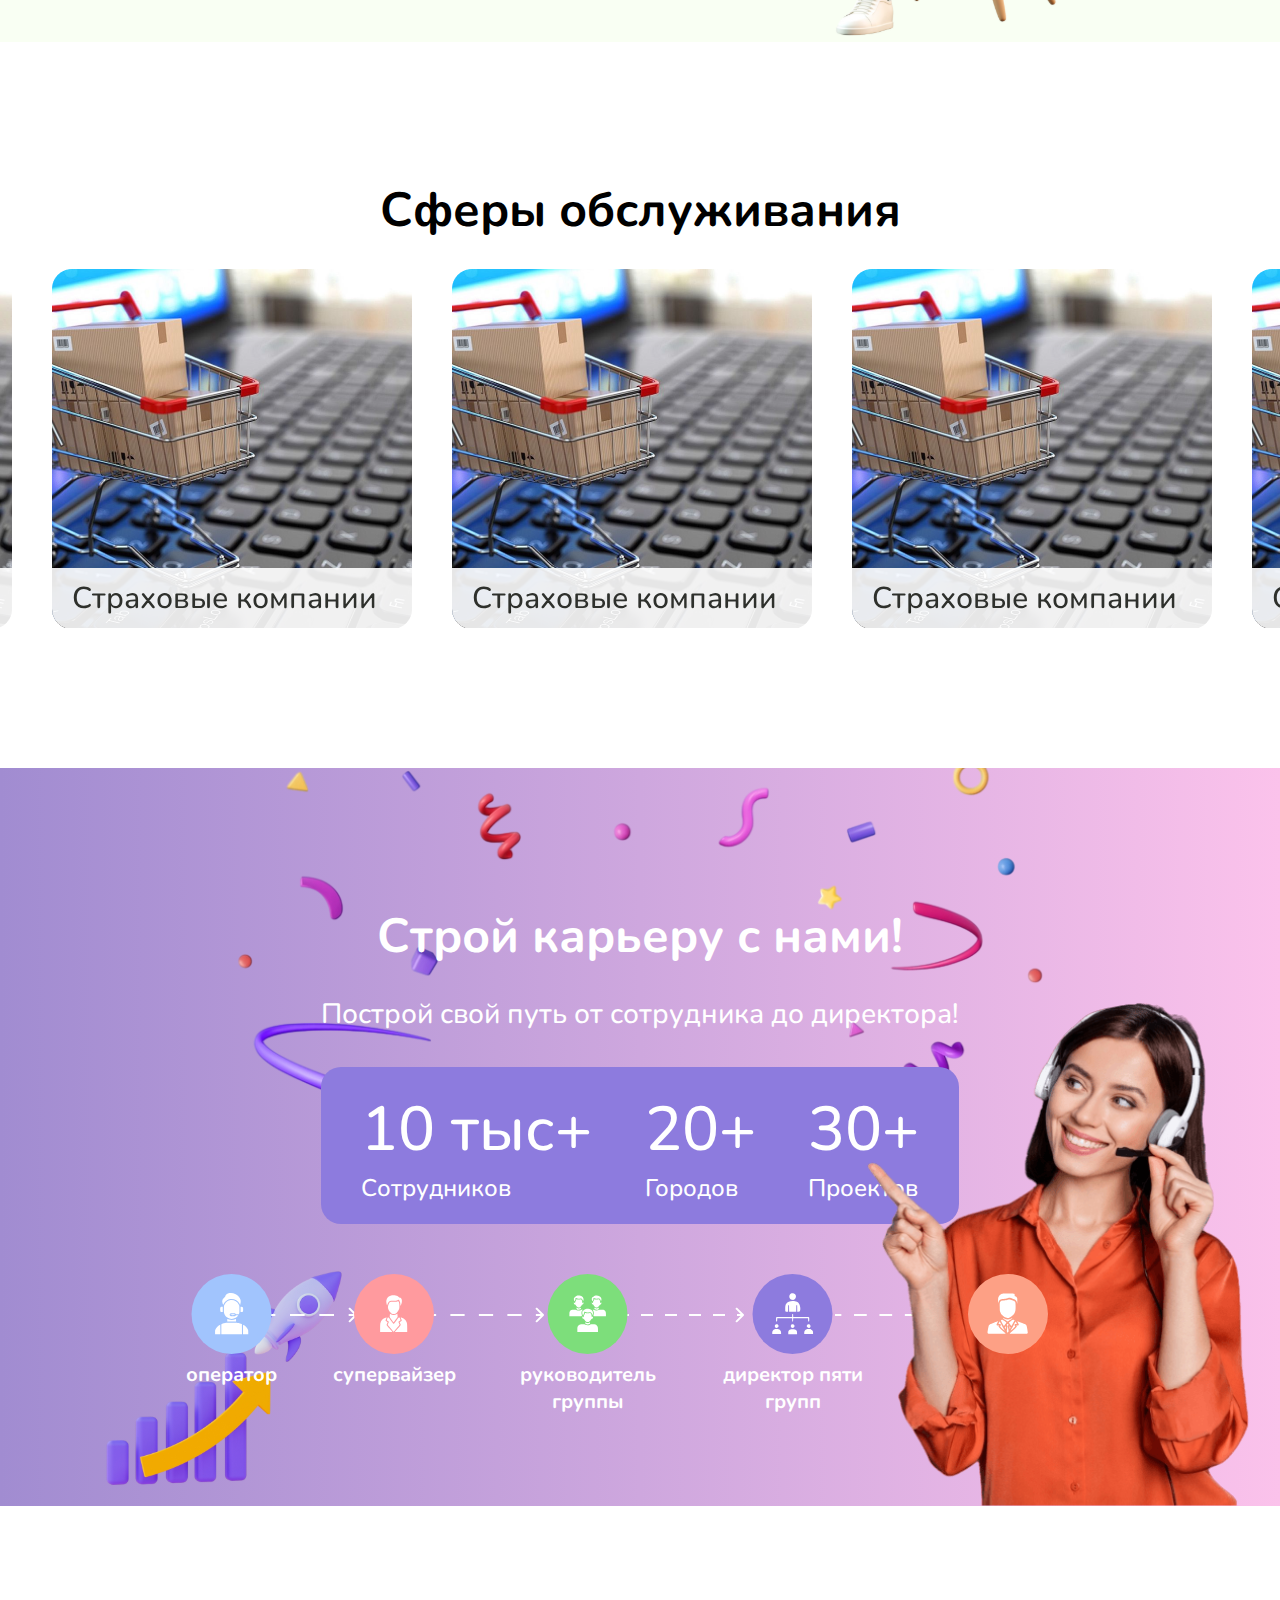
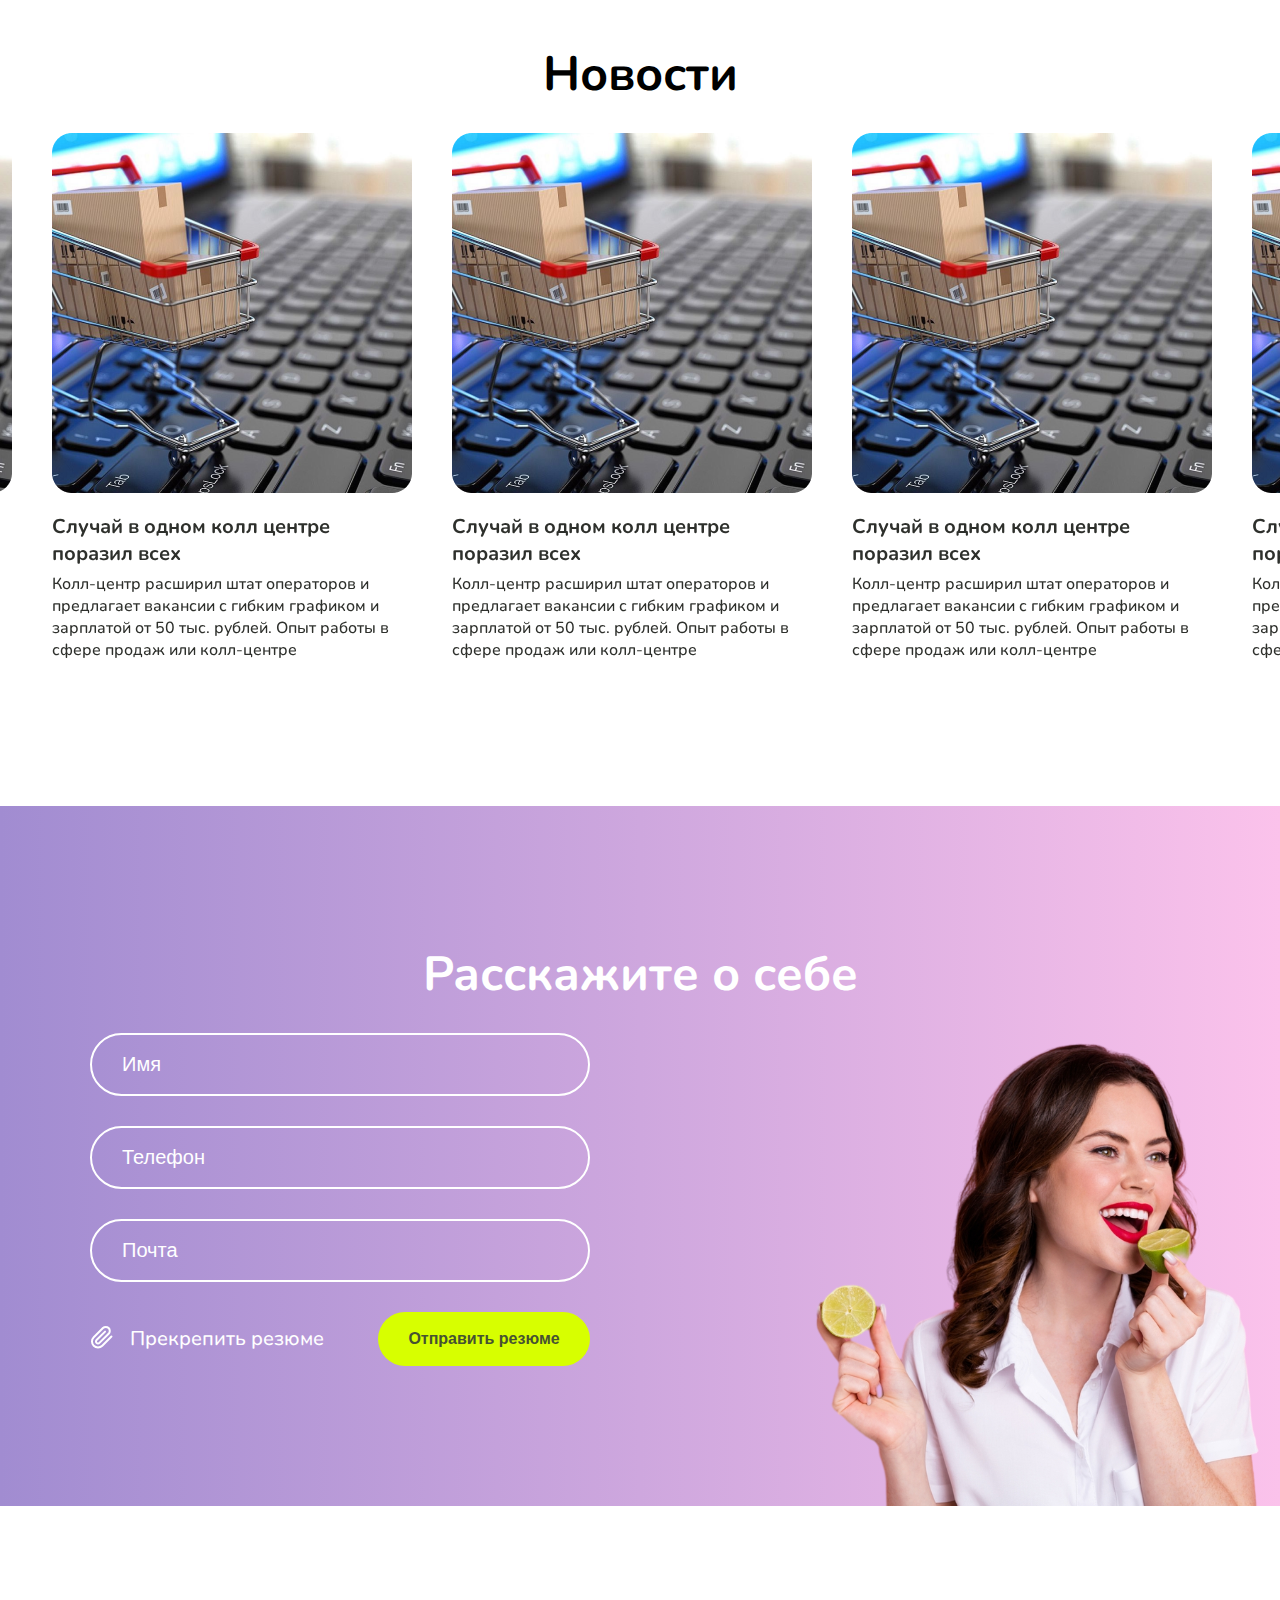
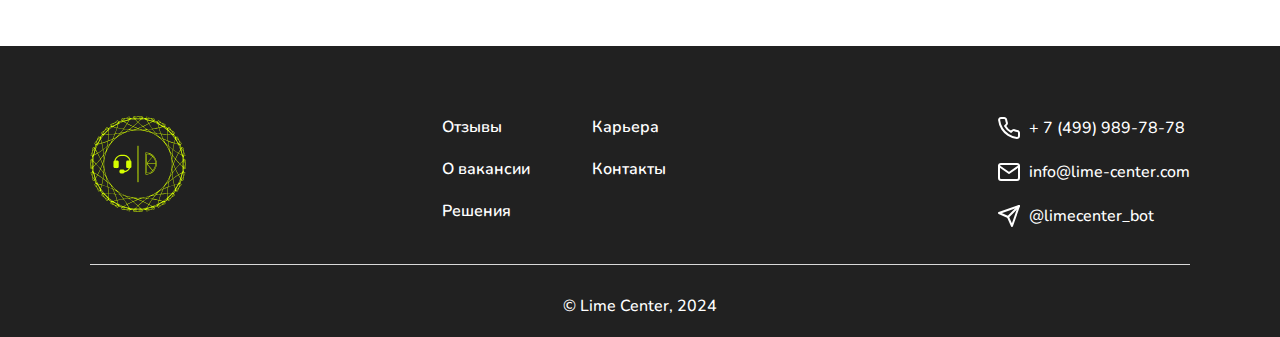
==== commit b1f6c654: "add responsive style" ====
--- a/landing.html
+++ b/landing.html
@@ -2,6 +2,8 @@
 <html lang="en">
 <head>
     <meta charset="UTF-8">
+    <meta name="viewport" content="width=device-width, initial-scale=1" />
+
     <title>Title</title>
     <link rel="preconnect" href="https://fonts.googleapis.com">
     <link rel="preconnect" href="https://fonts.gstatic.com" crossorigin>
--- a/css/main.css
+++ b/css/main.css
@@ -370,7 +370,7 @@
 .service__list{
     gap: 40px;
     width: 100%;
-    height: 400px;
+    height: 363px;
 }
 .slick-list{
     padding: 0 20% 0 0 !important;
@@ -413,7 +413,7 @@
 
 }
 .news__list{
-    height: 600px;
+    height: 533px;
     margin-top: 30px ;
 }
 footer{
@@ -643,4 +643,415 @@
 }
 .owl-stage{
     display: flex;
+}
+
+.login__popup, .cv__popup{
+    position: fixed;
+    top: 0;
+    left: 0;
+    width: 100%;
+    height: 100%;
+    background: rgba(0,0,0, 0.6);
+    align-items: center;
+    justify-content: center;
+    display: none;
+}
+
+
+.popup__content{
+    width: 800px;
+    background: #fff;
+    padding: 106px 120px 40px;
+    box-sizing: border-box;
+    border-radius: 40px;
+    position: relative;
+
+}
+
+.popup__content .form__row{
+    width: 100%;
+}
+
+.popup__content .form__row label{
+    color: #000000;
+    font-size: 20px;
+    display: flex;
+    padding-left: 0;
+    background: none;
+    align-items: center;
+}
+.popup__content input{
+    border-color: #000000;
+    width: 100%;
+}
+.popup__content input[type="checkbox"]{
+   width: 24px;
+    height: 24px;
+    margin-bottom: 0;
+    margin-right: 6px;
+    border: 2px solid #D9D9D9;
+    box-sizing: border-box;
+
+}
+.close__popup{
+    width: 50px;
+    height: 50px;
+    background: url("../images/close.png");
+    position: absolute;
+    right: 40px;
+    top: 40px;
+}
+
+.popup__content ::placeholder {
+    color: #000;
+    opacity: 1; /* Firefox */
+}
+
+.popup__content ::-ms-input-placeholder { /* Edge 12 -18 */
+    color: #000;
+
+}
+.popup__content select{
+    border-color: #000000;
+    width: 100%;
+    border-radius: 120px;
+    margin-bottom: 30px;
+    background: transparent;
+    box-sizing: border-box;
+    font-size: 20px;
+    padding: 18px 30px;
+    border: 2px solid;
+}
+.cv__popup .btn{
+    width: 100%;
+}
+
+@media screen and (max-width: 1800px){
+    .contact__form:before, .counter:after{
+        right: 0;
+    }
+    .step__list:before{
+        left: 50px;
+    }
+    .service__list{
+        height: 359px;
+    }
+}
+
+@media screen and (max-width: 1400px){
+    .features__right li:nth-child(6){
+        width: 280px;
+    }
+    .features__right li{
+        padding: 20px 18px;
+        font-size: 16px;
+    }
+    .features__left{
+        width: 40%;
+    }
+    .features__right{
+        width: 60%;
+    }
+    .contact__form:before{
+        width: 500px;
+        height: 500px;
+        background-size: 100%   ;
+    }
+    .footer__menu ul li{
+        width: 105px;
+    }
+    .footer__menu ul{
+        width: 300px;
+    }
+}
+@media screen and (max-width: 1024px){
+    .about__img{
+        max-width: 80%;
+        gap: 20px;
+        justify-content: space-between;
+    }
+    .about__img img{
+        width: 150px;
+    }
+    .about__info, .about__map{
+        max-width: 80%;
+    }
+    .review__list{
+        max-width: 80%;
+        gap: 30px;
+    }
+    .review__item a{
+        width: 167px;
+        height: 167px;
+    }
+    .review__item h4{
+        font-size: 20px;
+    }
+    .review:before{
+        left: 50%;
+        transform: translate(-50%);
+    }
+    .features__left{
+        display: none;
+    }
+    .features__right{
+        width: 100%;
+        padding-left: 40px;
+        box-sizing: border-box;
+    }
+    .responsibilities__right{
+        width: 300px;
+        height: 300px;
+        background-size: 100%;
+    }
+    .responsibilities__left{
+        max-width: 80%;
+
+    }
+    .footer__content{
+        max-width: 80%;
+    }
+    .contact__form{
+        width: 80%;
+    }
+    .contact__form:before{
+        width: 300px;
+    }
+    .counter:after{
+        display: none;
+    }
+    .step__list:before{
+        display: none;
+    }
+    nav{
+        padding-left: 40px;
+        padding-right: 40px;
+    }
+    .review__item img{
+        width: 168px;
+    }
+    .counter:before{
+        width: 100%;
+    }
+    .step__list{
+        width: 100%;
+        gap: 20px;
+    }
+    .step:last-child:before{
+        display: none   ;
+    }
+
+    .logo-img img{
+        width: 70%;
+    }
+
+
+}
+
+@media screen and (max-width: 768px){
+    .popup__content{
+        width: 100%;
+        padding: 40px;
+        overflow: auto;
+        height: 100%;
+    }
+    .close__popup{
+        width: 20px;
+        height: 20px;
+        background-size: 100%;
+    }
+    .popup__content .form__row:last-child{
+        flex-direction: column;
+        gap: 20px;
+    }
+    .banner h1{
+        font-size: 40px;
+    }
+    .banner h1{
+        font-size: 40px;
+    }
+    .banner{
+        padding: 60px 0;
+    }
+    .banner p{
+        font-size: 24px;
+    }
+    .about{
+        padding-top: 60px;
+    }
+    .about__img{
+        max-width: 90%;
+    }
+    .about__info, .about__map{
+        max-width: 90%;
+    }
+    .review__item{
+        width: 50%;
+        margin-bottom: 20px;
+    }
+    .review__list{
+        flex-wrap: wrap;
+        gap: 0;
+    }
+    .section-title{
+        font-size: 30px;
+        max-width: 90%;
+        line-height: 34px;
+        margin-left: auto;
+        margin-right: auto;
+    }
+    .review:before{
+        display: none;
+    }
+    .review{
+        padding-top: 60px;
+        padding-bottom: 60px;
+    }
+    .responsibilities__right{
+        width: 200px;
+    }
+    .service{
+        padding-top: 60px;
+        padding-bottom: 60px;
+    }
+    .step__list{
+        flex-wrap: wrap;
+        width: 90%;
+        align-items: center;
+        justify-content: center;
+    }
+    .step{
+        width: 30%;
+    }
+    .step:after{
+        display: none;
+    }
+    .counter-block{
+        max-width: 80%;
+    }
+    .counter__item span{
+        font-size: 40px;
+    }
+    .contact__form:before{
+        display: none;
+    }
+    .footer__content{
+        flex-wrap: wrap;
+    }
+    .footer__menu{
+        width: 100%;
+        margin-top: 40px;
+        margin-bottom: 40px;
+    }
+    .contacts {
+        width: 100%;
+    }
+    .counter:before{
+        width: 100%;
+    }
+    .about__img{
+        flex-wrap: wrap;
+        justify-content: center;
+    }
+    .about__img img {
+        width: auto;
+    }
+    .features__right ul{
+        height: auto;
+    }
+    .contact{
+        padding: 60px 0;
+    }
+    .news{
+        padding-top: 60px;
+        padding-bottom: 60px;
+    }
+    .menu__icon{
+        display: block;
+    }
+    .contact__block{
+        order: 2;
+        flex-direction: column;
+        justify-content: center;
+        align-items: center;
+    }
+    .header__menu{
+        flex-wrap: wrap;
+    }
+    .menu{
+        flex-direction: column;
+        gap: 20px;
+        align-items: center;
+    }
+    .header-left{
+        width: 100%;
+        display: flex;
+        justify-content: space-between;
+
+
+    }
+
+    header .logo{
+        display: flex;
+        justify-content: space-between;
+        width: 100%;
+        align-items: center;
+
+    }
+    .header-right{
+        width: 100%;
+        display: none;
+    }
+    .menu__icon img{
+        width: 30px;
+    }
+    .header-right.show{
+        display: flex;
+    }
+}
+@media screen and (max-width: 600px){
+    .counter__item{
+        font-size: 16px;
+    }
+    .counter__item{
+        width: 100%;
+        text-align: center;
+    }
+    .counter-block{
+        flex-direction: column;
+        align-items: center;
+        justify-content: center;
+        gap: 20px;
+    }
+    .form__row{
+        width: 100%;
+    }
+    .banner h1{
+        font-size: 30px;
+        line-height: 35px;
+    }
+    .banner p {
+        font-size: 18px;
+        line-height: 24px;
+    }
+    .responsibilities__right{
+        display: none;
+    }
+    .contact__form .form__row:last-child{
+        flex-direction: column;
+        gap: 20px;
+    }
+    .contact{
+        margin-bottom: 60px;
+    }
+    .about__img img{
+        width: 100px;
+    }
+    .review__item a{
+        width: 100px;
+        height: 100px;
+    }
+    .review__item img{
+        width: 100px;
+    }
 }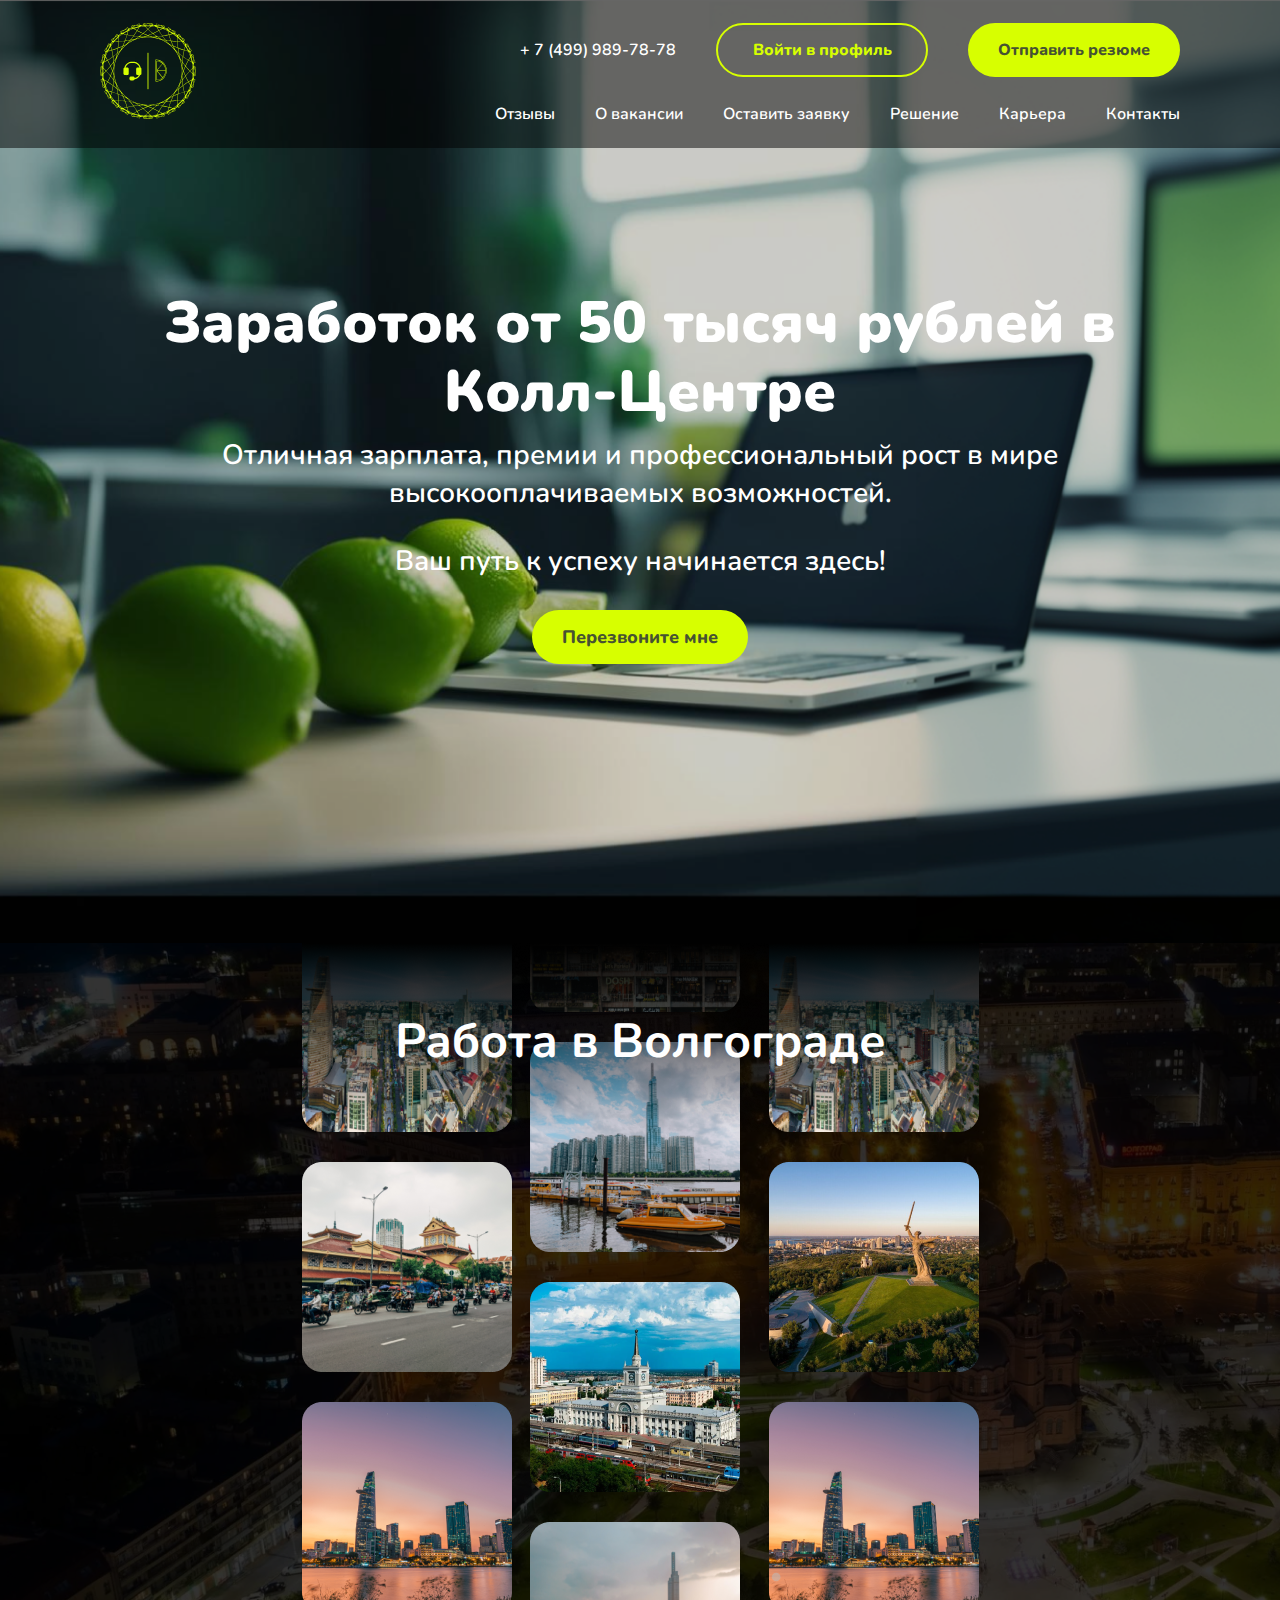
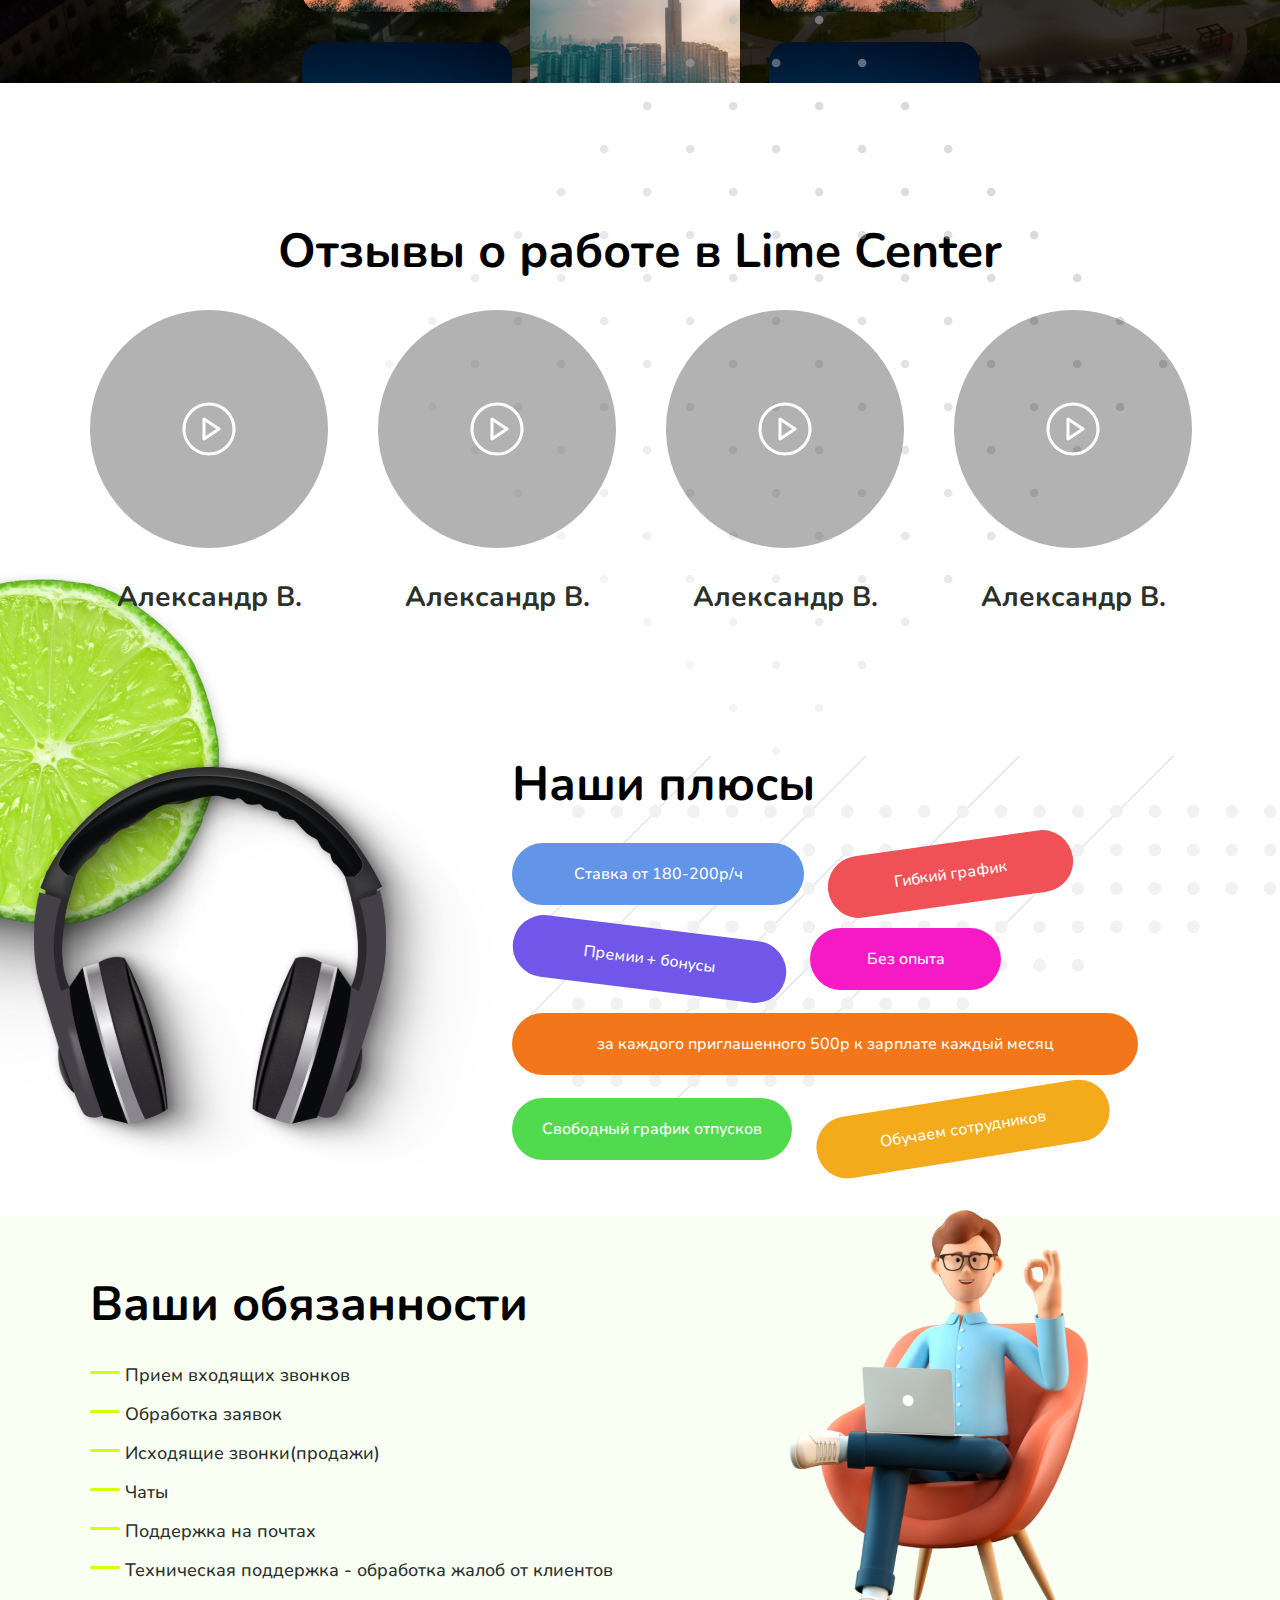
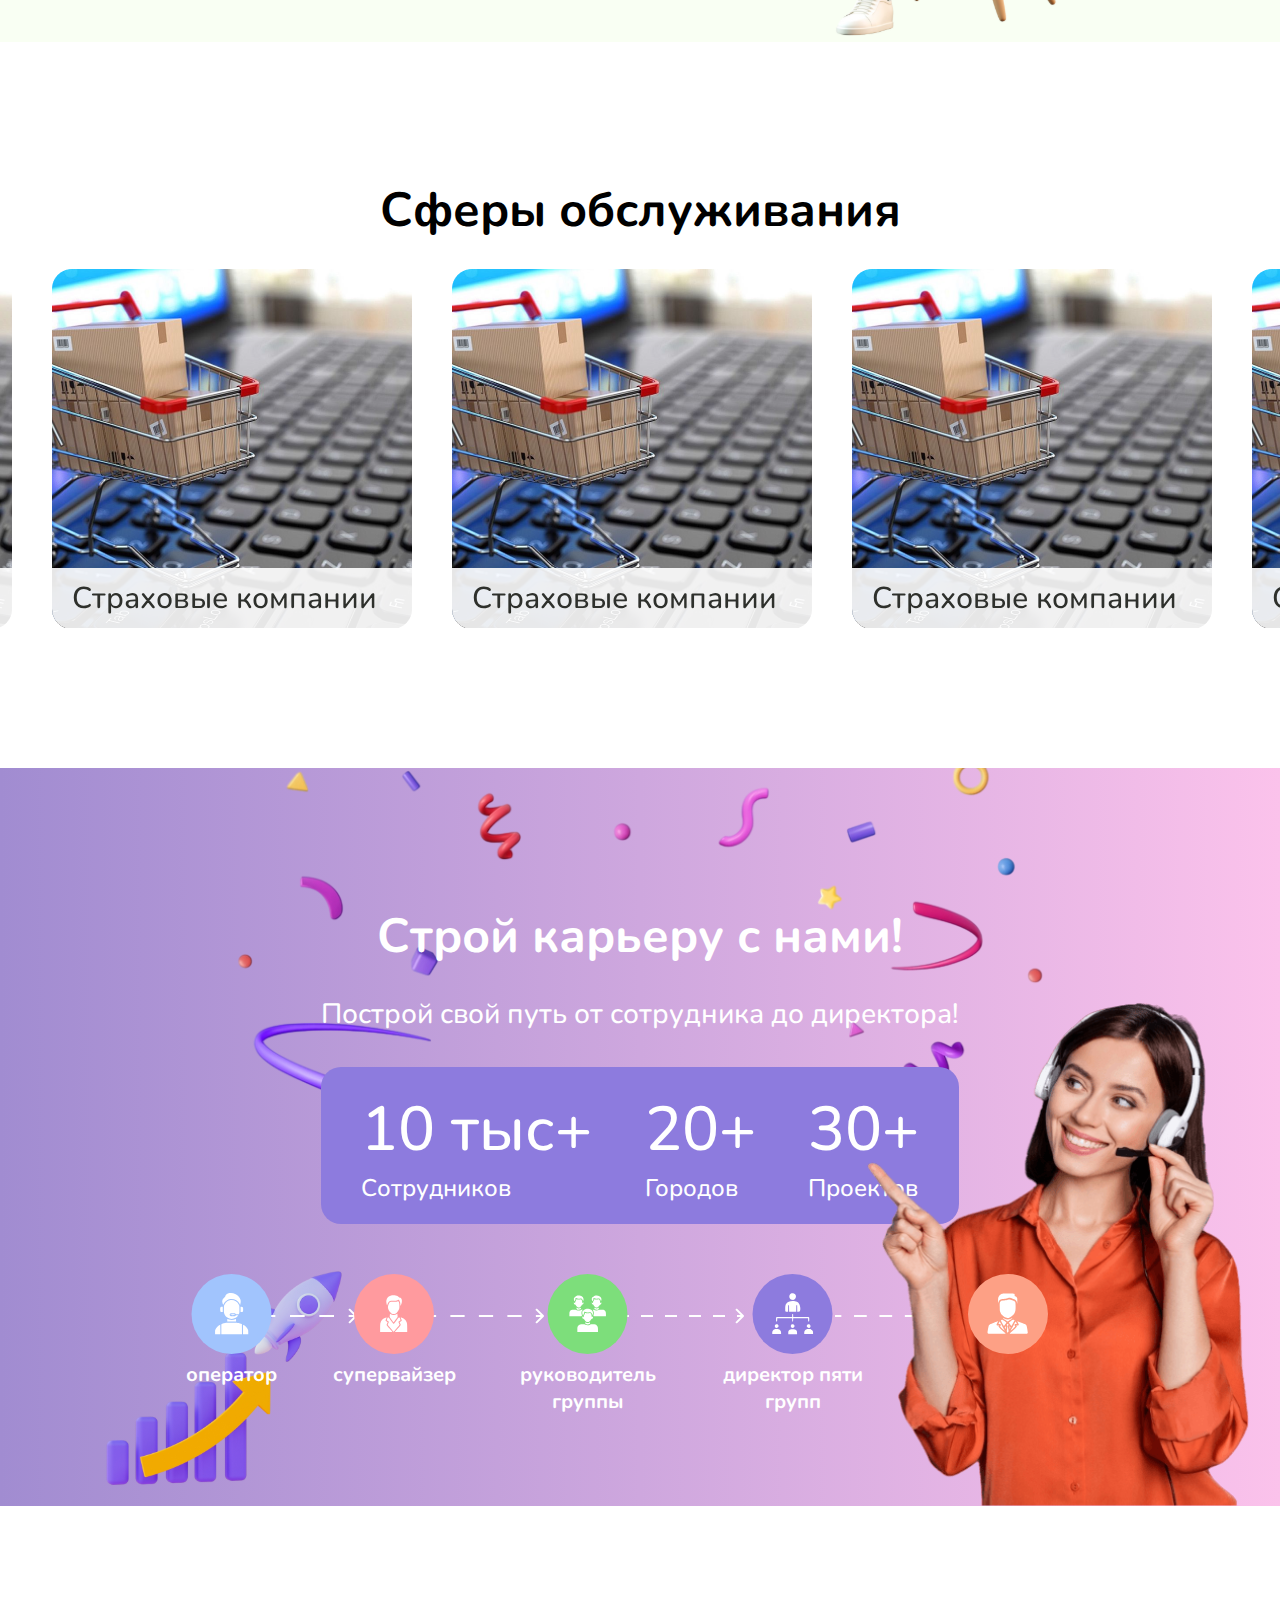
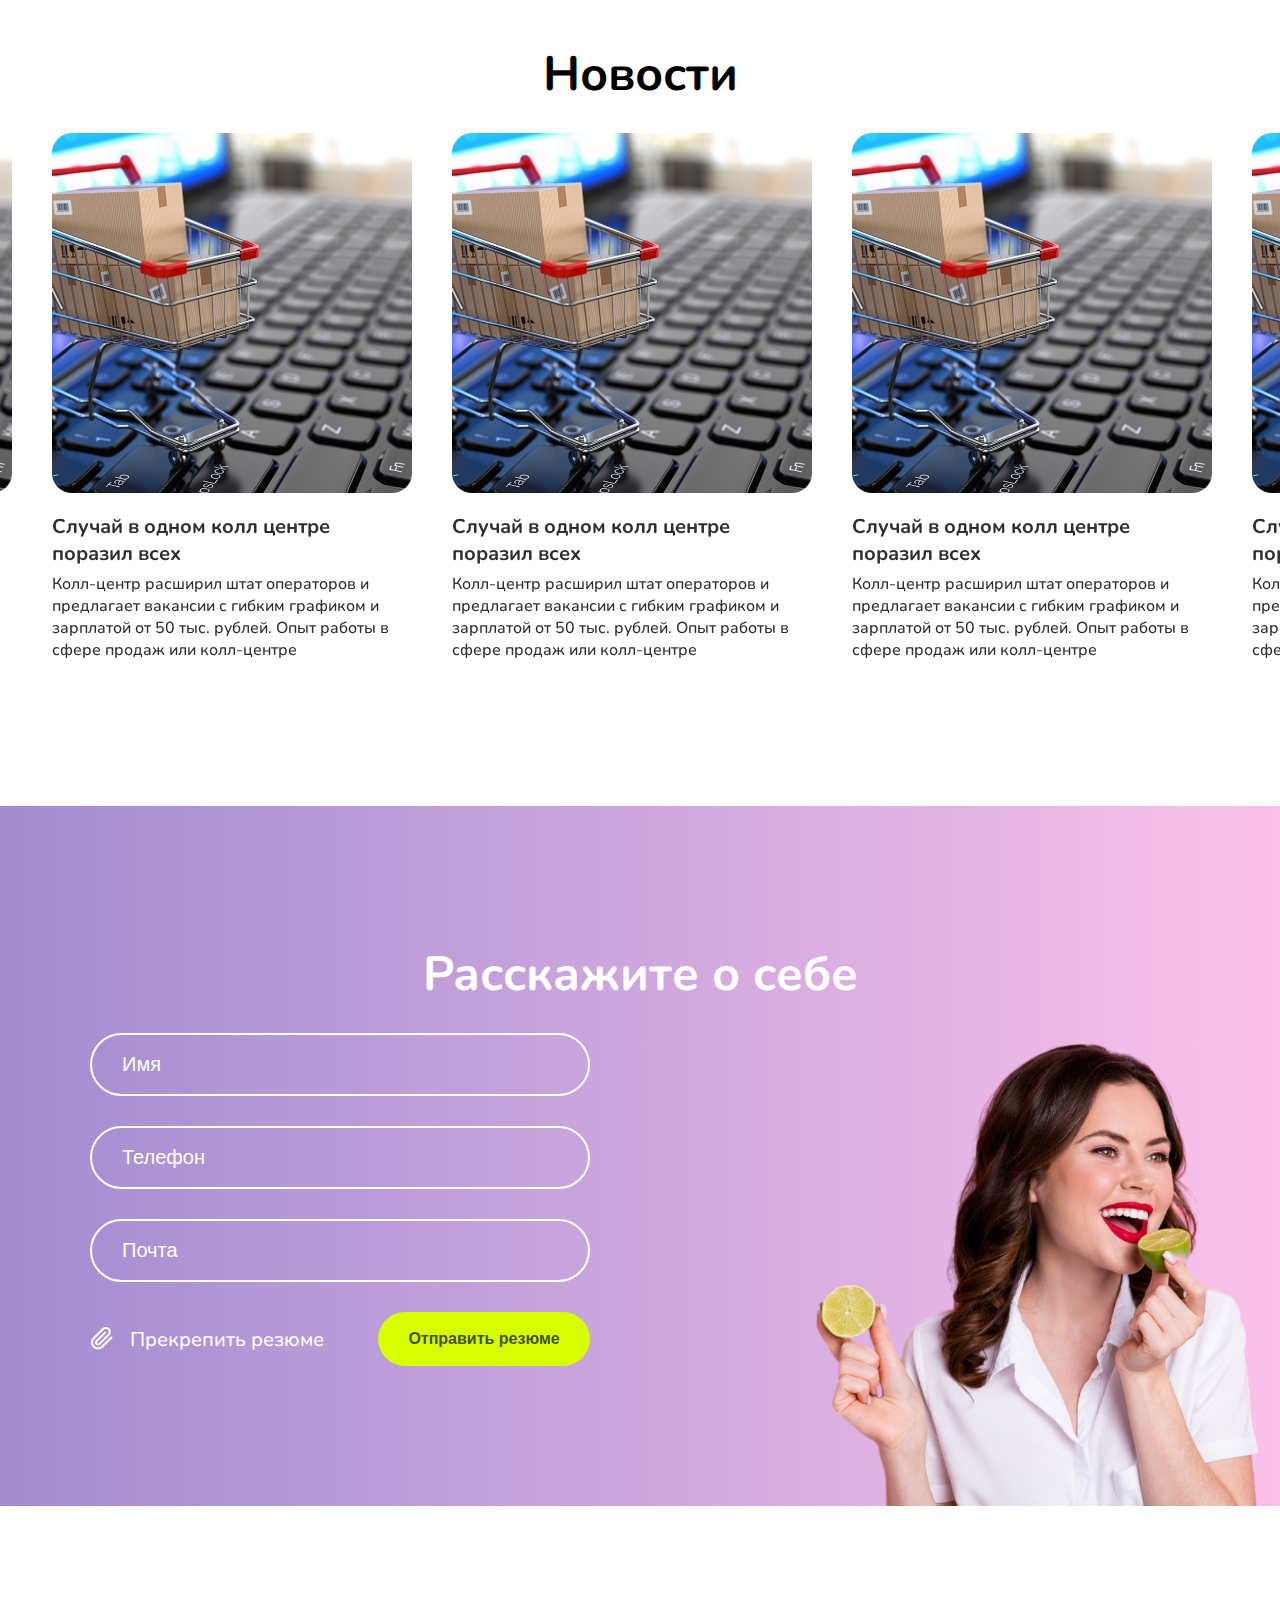
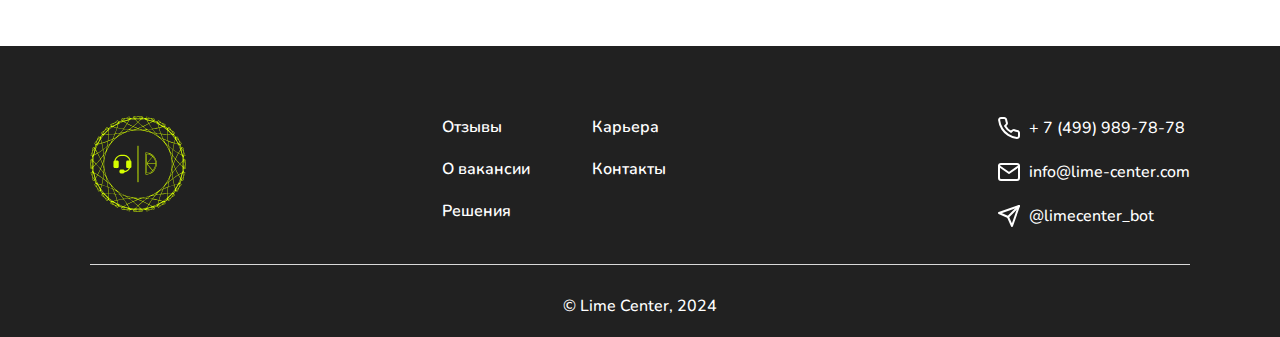
==== commit a6ff585a: "add video popup" ====
--- a/landing.html
+++ b/landing.html
@@ -18,8 +18,11 @@
         <nav class="header__menu df j-sp-btw a-center">
             <div class="header-left df a-center">
                 <div class="logo">
-                    <a href="#">
+                    <a href="#" class="logo-img">
                         <img src="images/logo.svg">
+                    </a>
+                    <a href="" class="menu__icon dn" >
+                        <img src="images/menu.png" alt="">
                     </a>
 
                 </div>
@@ -61,27 +64,26 @@
         <h1 class="section-title">Отзывы о работе в Lime Center</h1>
         <div class="review__list df">
             <div class="review__item df j-sp-btw f-column a-center">
-
-                    <img src="images/user.png" alt="">
+                <video width="320" height="240" src="video/IMG_0083.MOV"></video>
+
                 <a href=""></a>
 
                 <h4>Александр В.</h4>
             </div>
             <div class="review__item df j-sp-btw f-column a-center">
-
-                    <img src="images/user.png" alt="">
+                <video width="320" height="240" src="video/IMG_0416.MOV"></video>
                 <a href="">  </a>
                 <h4>Александр В.</h4>
             </div>
             <div class="review__item df j-sp-btw f-column a-center">
 
-                    <img src="images/user.png" alt="">
+                <video width="320" height="240" src="video/IMG_4047.MOV"></video>
                 <a href="">  </a>
                 <h4>Александр В.</h4>
             </div>
             <div class="review__item df j-sp-btw f-column a-center">
 
-                    <img src="images/user.png" alt="">
+                <video width="320" height="240" src="video/video_2024-03-25_16-15-24.mp4"></video>
                 <a href=""> </a>
                 <h4>Александр В.</h4>
             </div>
@@ -315,7 +317,65 @@
             © Lime Center, 2024
         </div>
     </footer>
-
+    <div class="login__popup">
+        <div class="popup__content">
+            <div class="close__popup"></div>
+            <h1 class="section-title">Войти в профиль</h1>
+            <form action="">
+                <div class="form__row">
+                    <input type="text" placeholder="Введите id сотрудника">
+                </div>
+                <div class="form__row">
+                    <input type="password" placeholder="Введите пароль">
+                </div>
+                <div class="form__row df j-sp-btw">
+                    <label>
+                        <input type="checkbox" placeholder="Введите пароль">
+                        Запомнить меня
+                    </label>
+                    <button class="btn">Войти</button>
+                </div>
+            </form>
+        </div>
+    </div>
+    <div class="cv__popup">
+        <div class="popup__content">
+            <div class="close__popup"></div>
+            <h1 class="section-title">Отправить резюме</h1>
+            <form action="">
+                <div class="form__row">
+                    <input type="text" placeholder="ФИО">
+                </div>
+                <div class="form__row">
+                    <input type="text" placeholder="Город">
+                </div>
+                <div class="form__row">
+                    <input type="email" placeholder="Почта">
+                </div>
+                <div class="form__row">
+                    <input type="tel" placeholder="Номер телефона">
+                </div>
+                <div class="form__row">
+                    <select name="" id="">
+                        <option>Опыт</option>
+                        <option>Опыт</option>
+                        <option>Опыт</option>
+                    </select>
+                </div>
+                <div class="form__row ">
+                    <button class="btn">Отправить</button>
+                </div>
+            </form>
+        </div>
+    </div>
+    <div class="video__popup dn" >
+        <div class="popup__content">
+            <div class="close__popup"></div>
+            <video width="320" height="240" >
+            </video>
+        </div>
+
+    </div>
     <script src="js/jquery-3.7.1.min.js"></script>
     <script src="js/slick.min.js"></script>
     <script src="js/main.js"></script>
--- a/css/main.css
+++ b/css/main.css
@@ -210,6 +210,12 @@
     color: #2E302C;
     margin-top: 30px;
 }
+.review__item video{
+    width: 238px;
+    height: 238px;
+    border-radius: 100%;
+    overflow: hidden;
+}
 .review__item a{
     background: rgba(0, 0, 0, 0.3);
     position: absolute;
@@ -645,7 +651,7 @@
     display: flex;
 }
 
-.login__popup, .cv__popup{
+.login__popup, .cv__popup, .video__popup{
     position: fixed;
     top: 0;
     left: 0;
@@ -666,6 +672,25 @@
     border-radius: 40px;
     position: relative;
 
+}
+.video__popup .popup__content{
+    width: 100%;
+    height: 100%;
+    padding: 40px;
+    background: rgba(0, 0,0, 0.3);
+    border-radius: 0;
+}
+.video__popup .popup__content video{
+    width: 100%;
+    height: 100%;
+}
+
+.video__popup .popup__content .close__popup{
+    z-index: 999;
+    cursor: pointer;
+}
+.video__popup .popup__content .close__popup{
+    filter: brightness(0) invert(1);;
 }
 
 .popup__content .form__row{
@@ -784,6 +809,10 @@
         width: 167px;
         height: 167px;
     }
+    .review__item video{
+        width: 167px;
+        height: 167px;
+    }
     .review__item h4{
         font-size: 20px;
     }
@@ -829,6 +858,10 @@
     }
     .review__item img{
         width: 168px;
+    }
+    .review__item video{
+        width: 167px;
+        height: 167px;
     }
     .counter:before{
         width: 100%;
@@ -1054,4 +1087,8 @@
     .review__item img{
         width: 100px;
     }
+    .review__item video{
+        width: 100px;
+        height: 100px;
+    }
 }